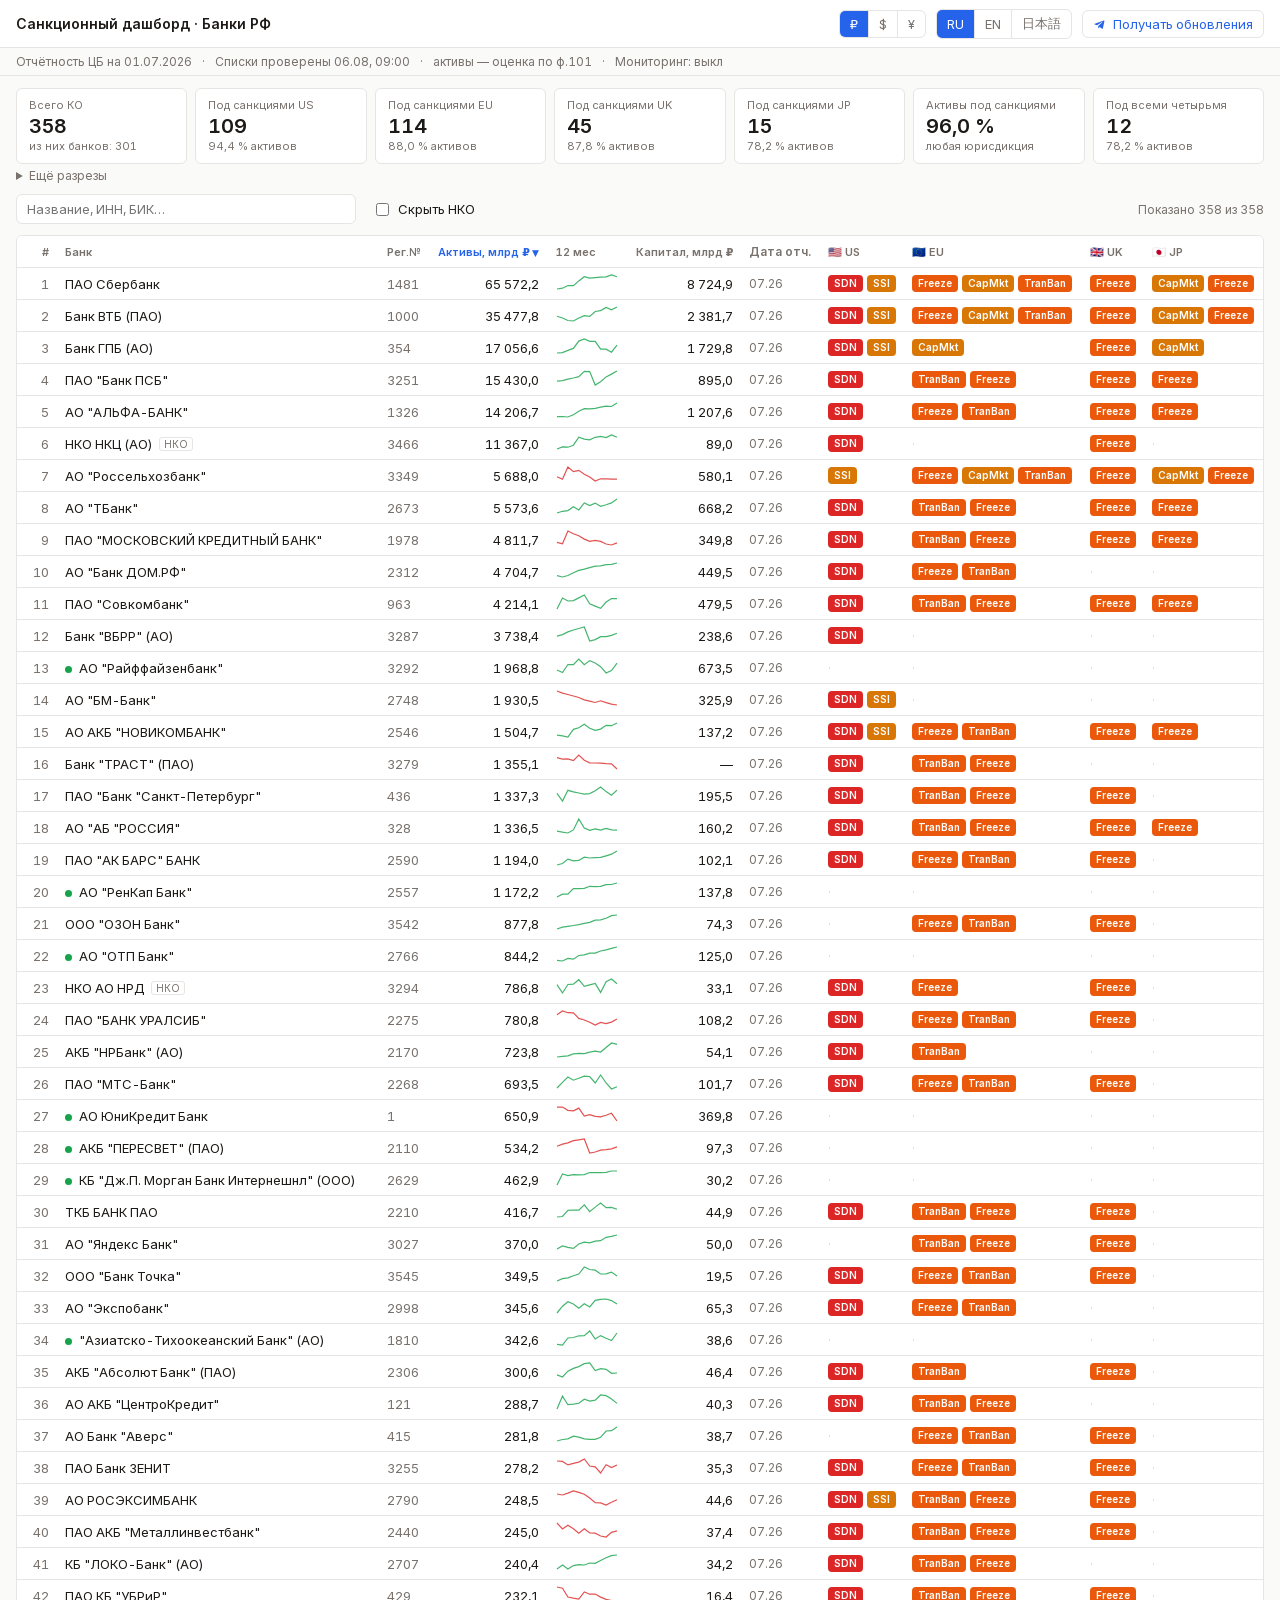
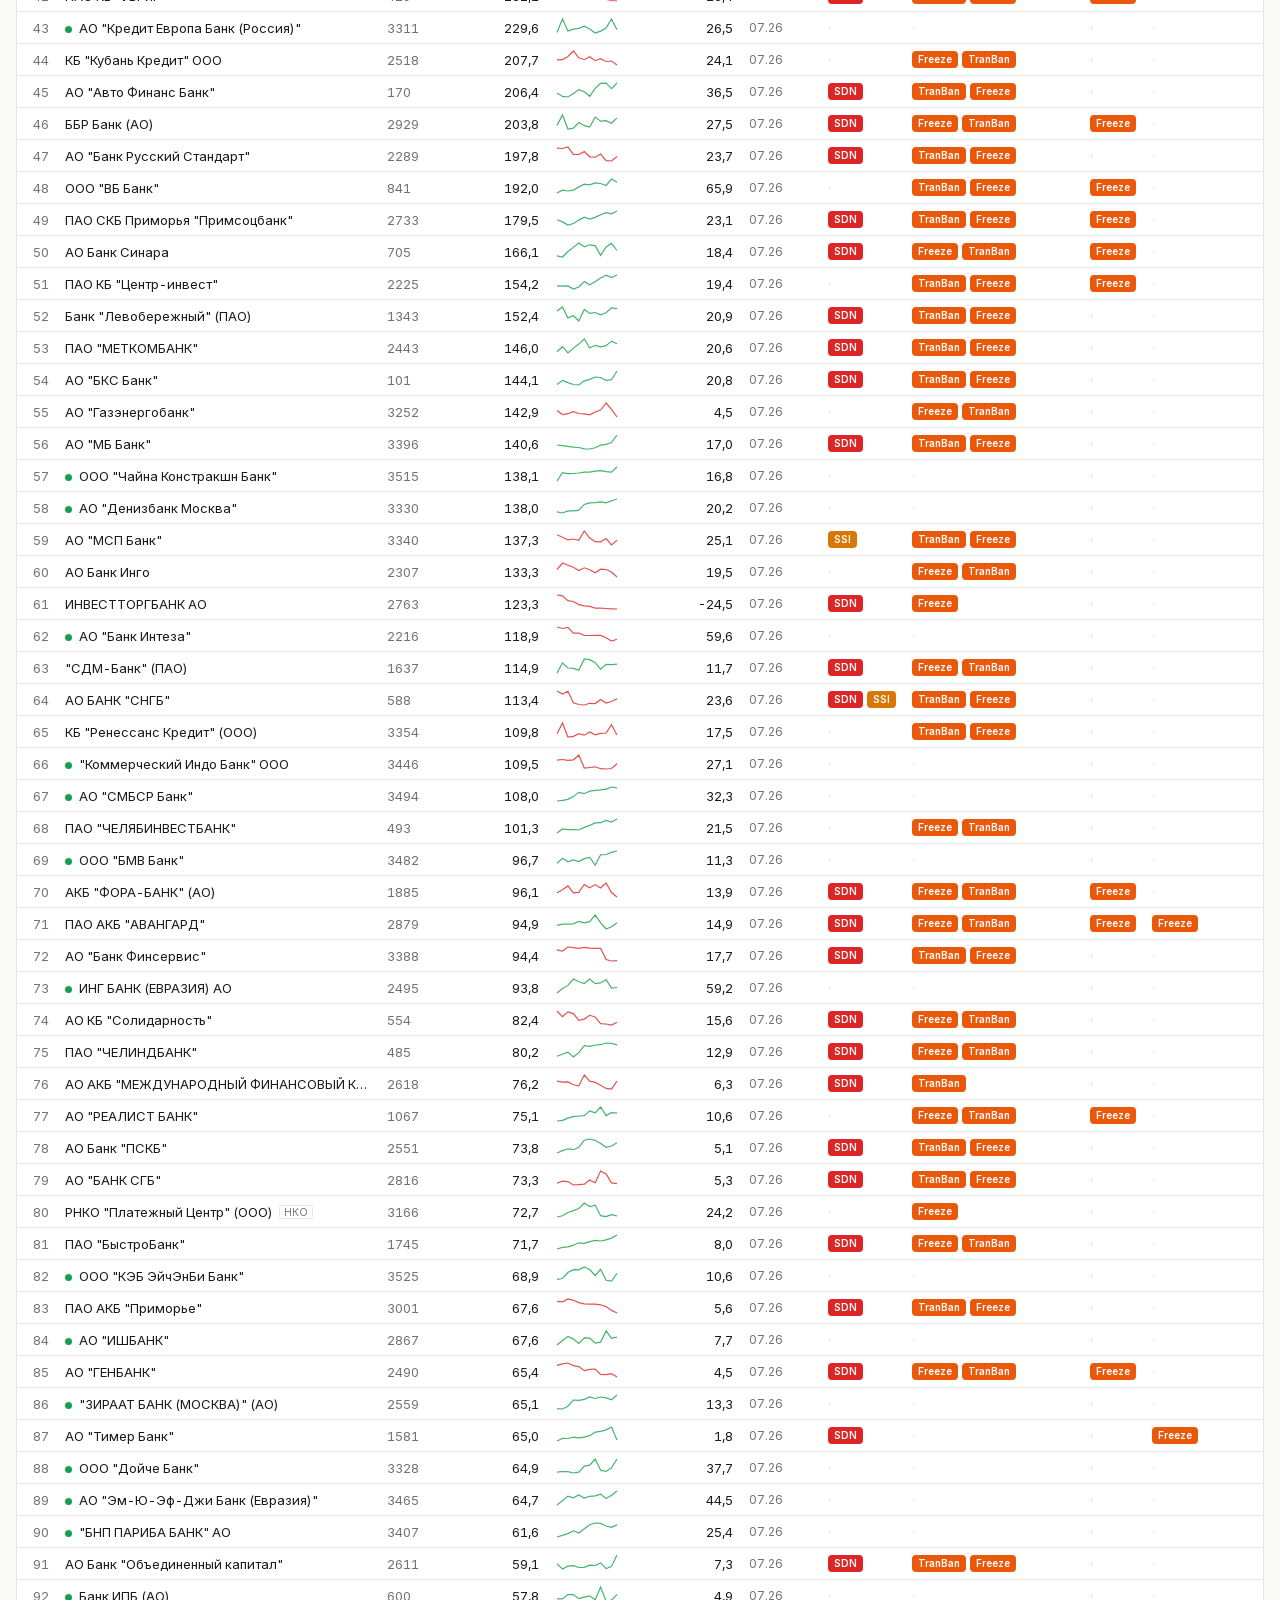
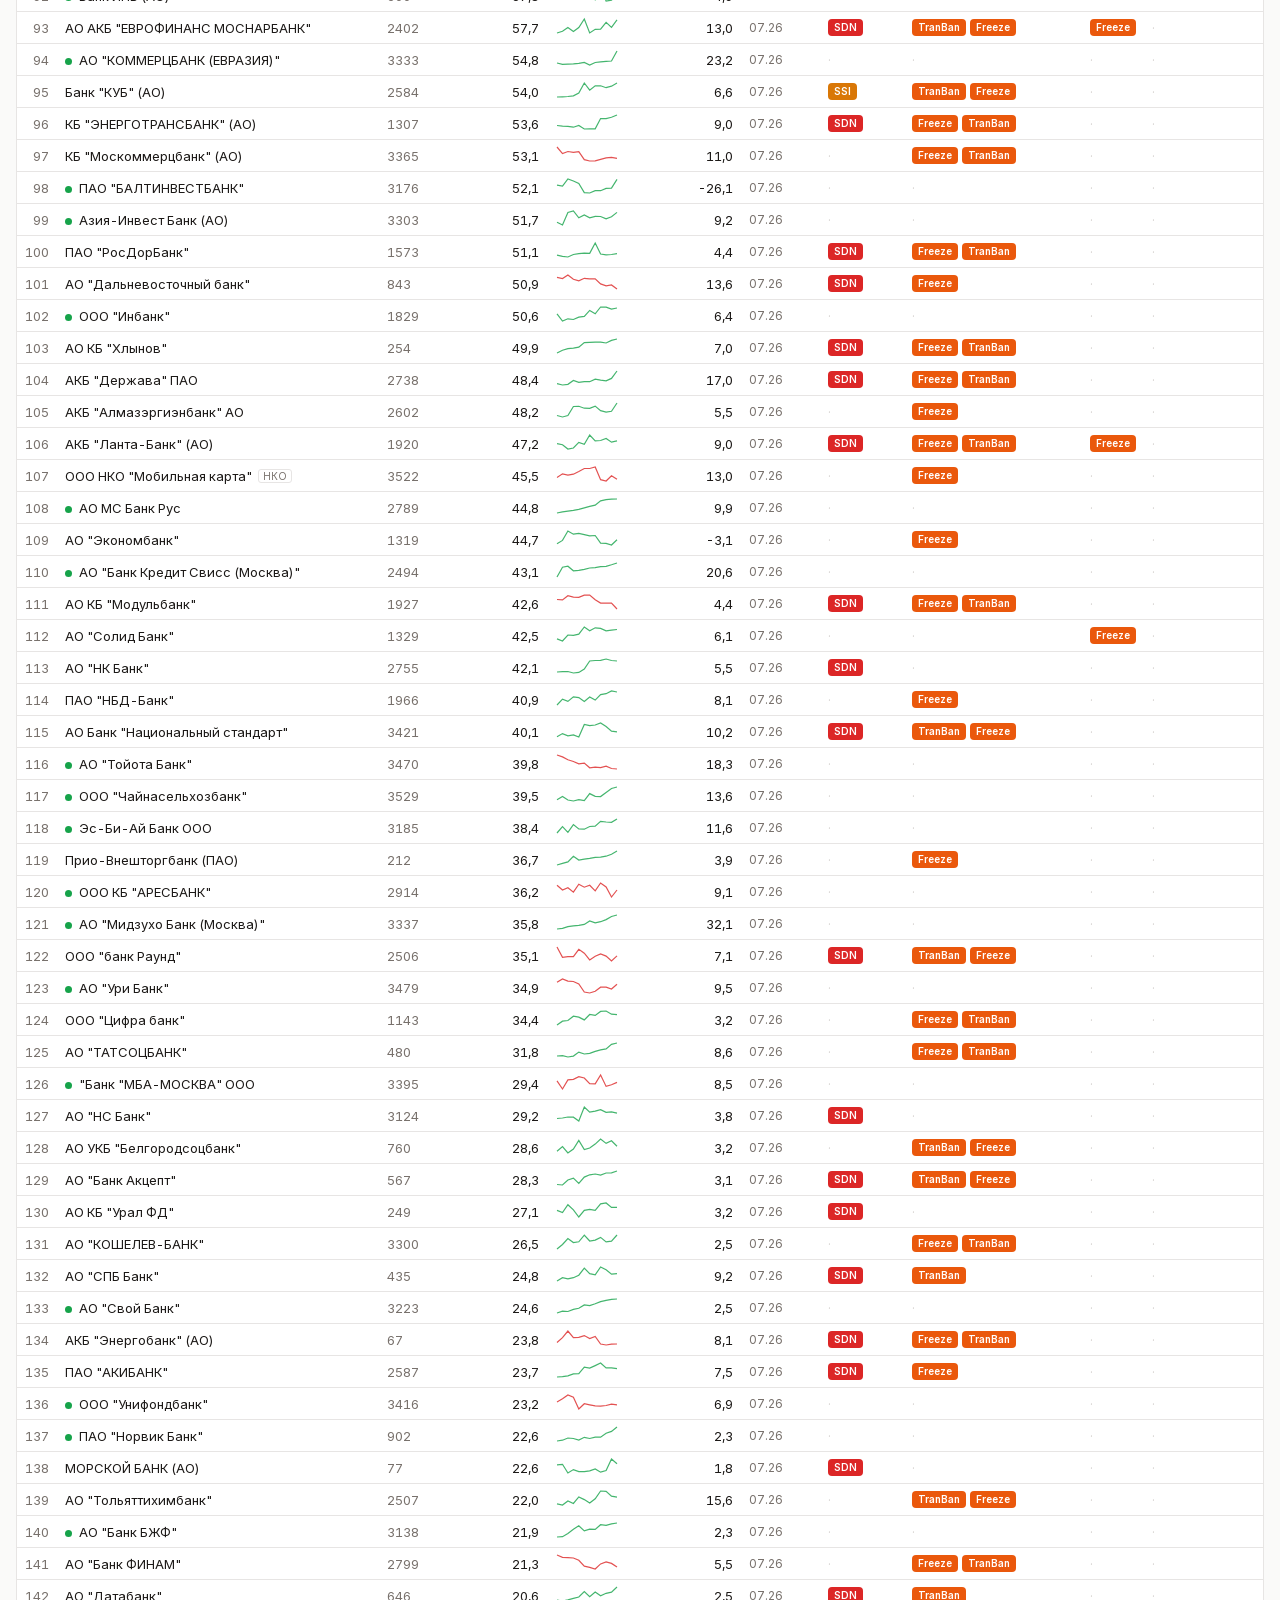
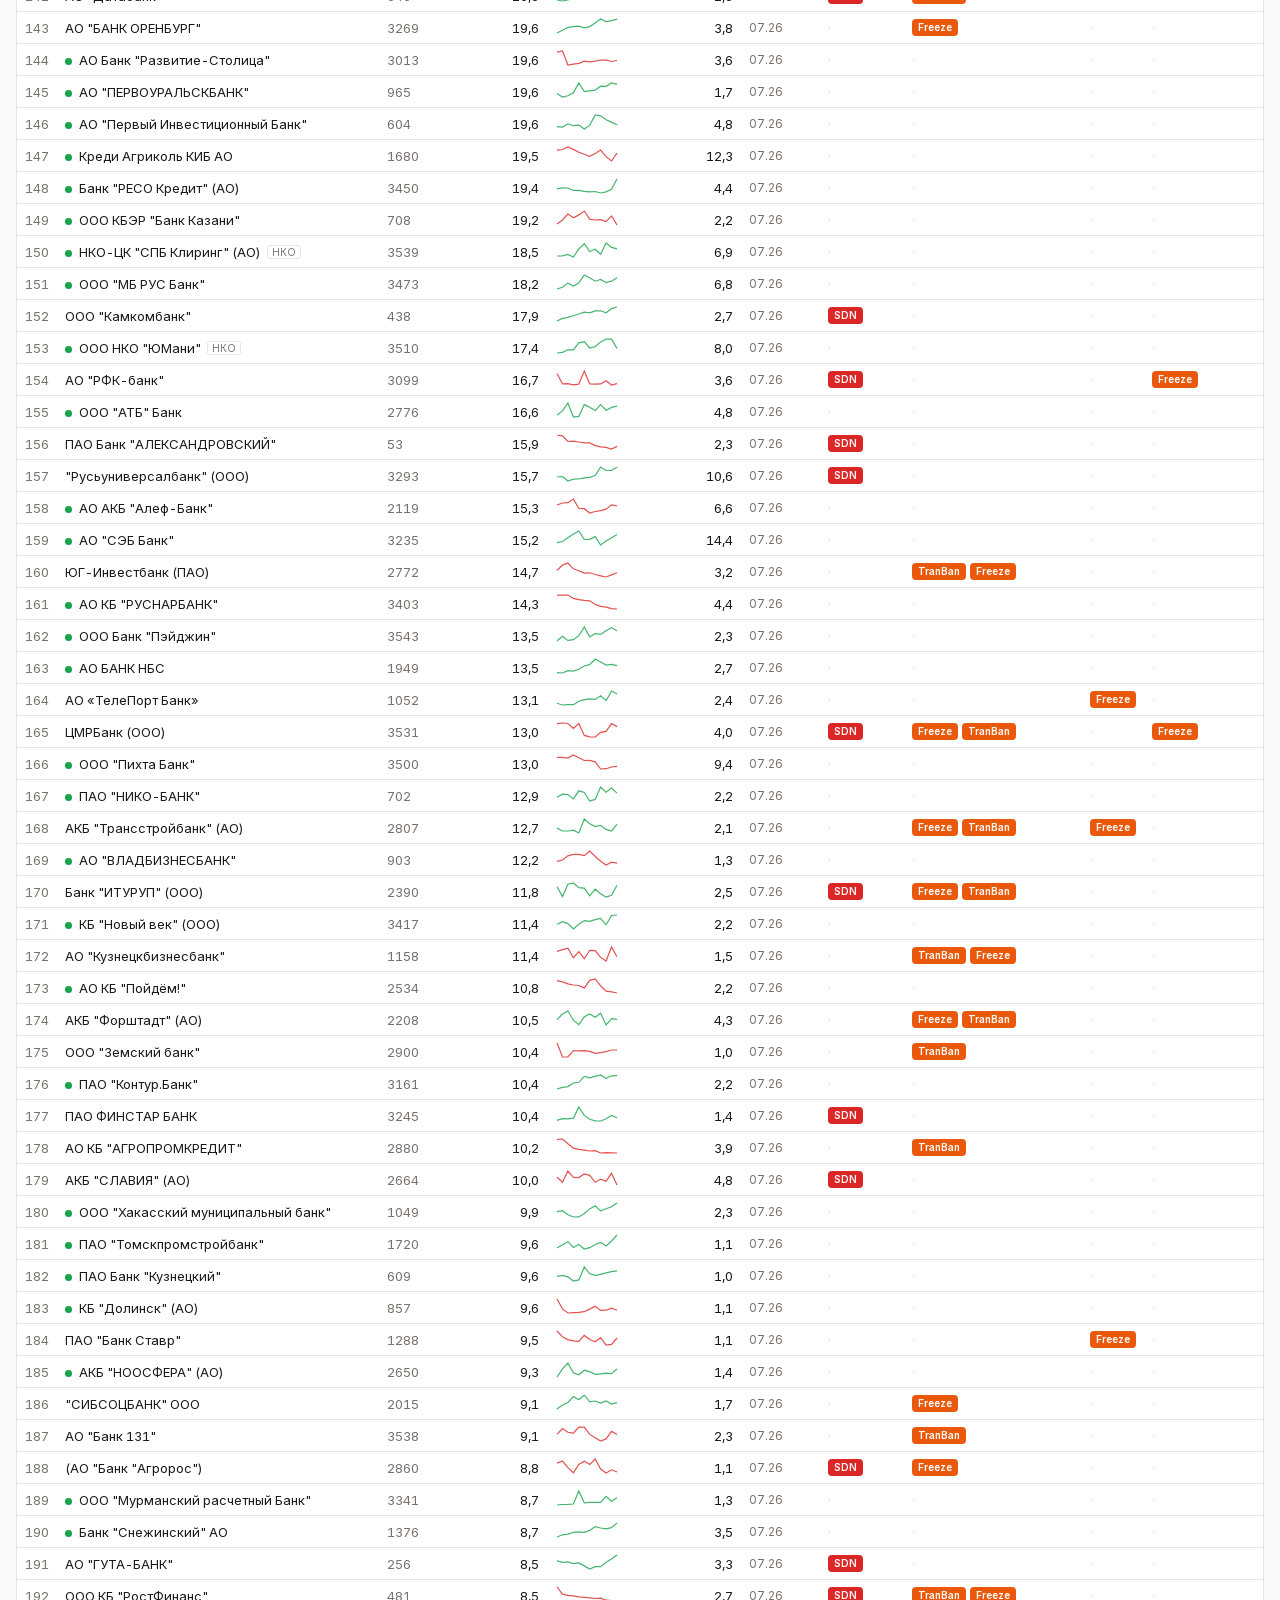
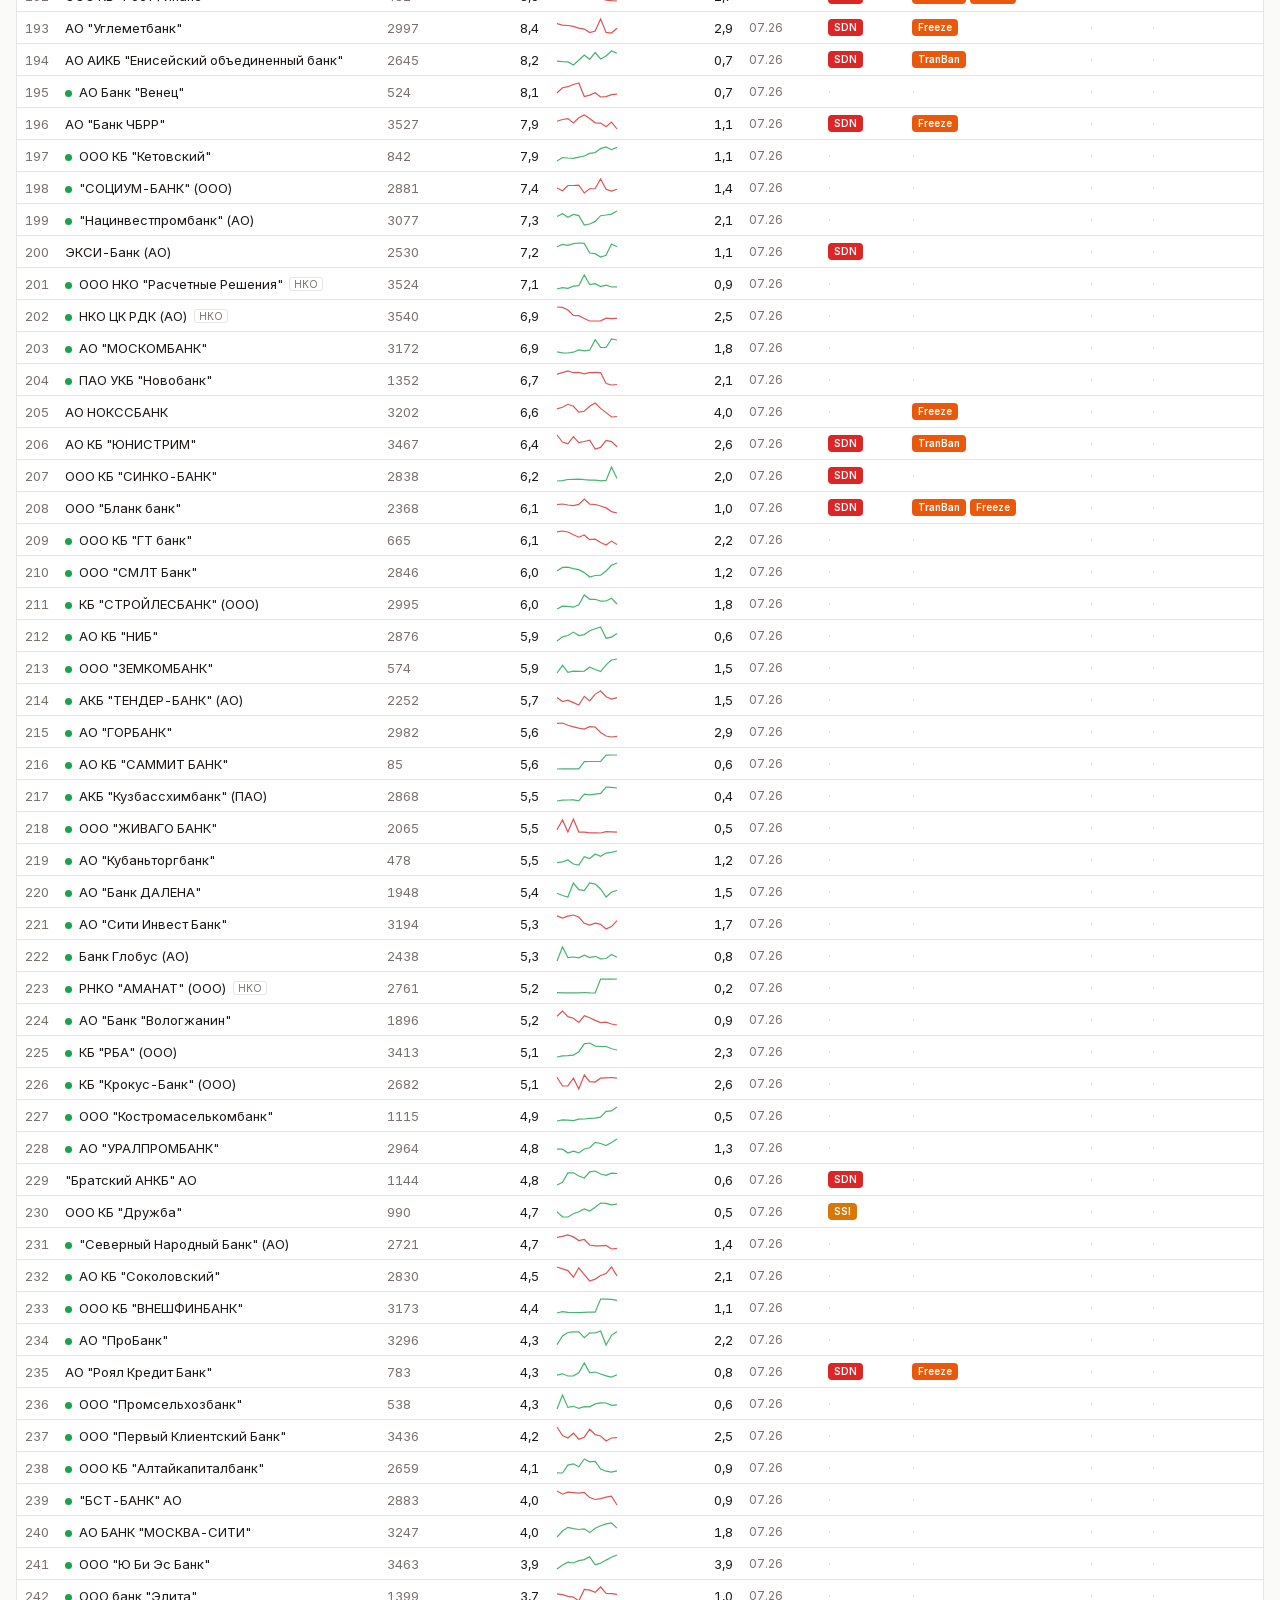
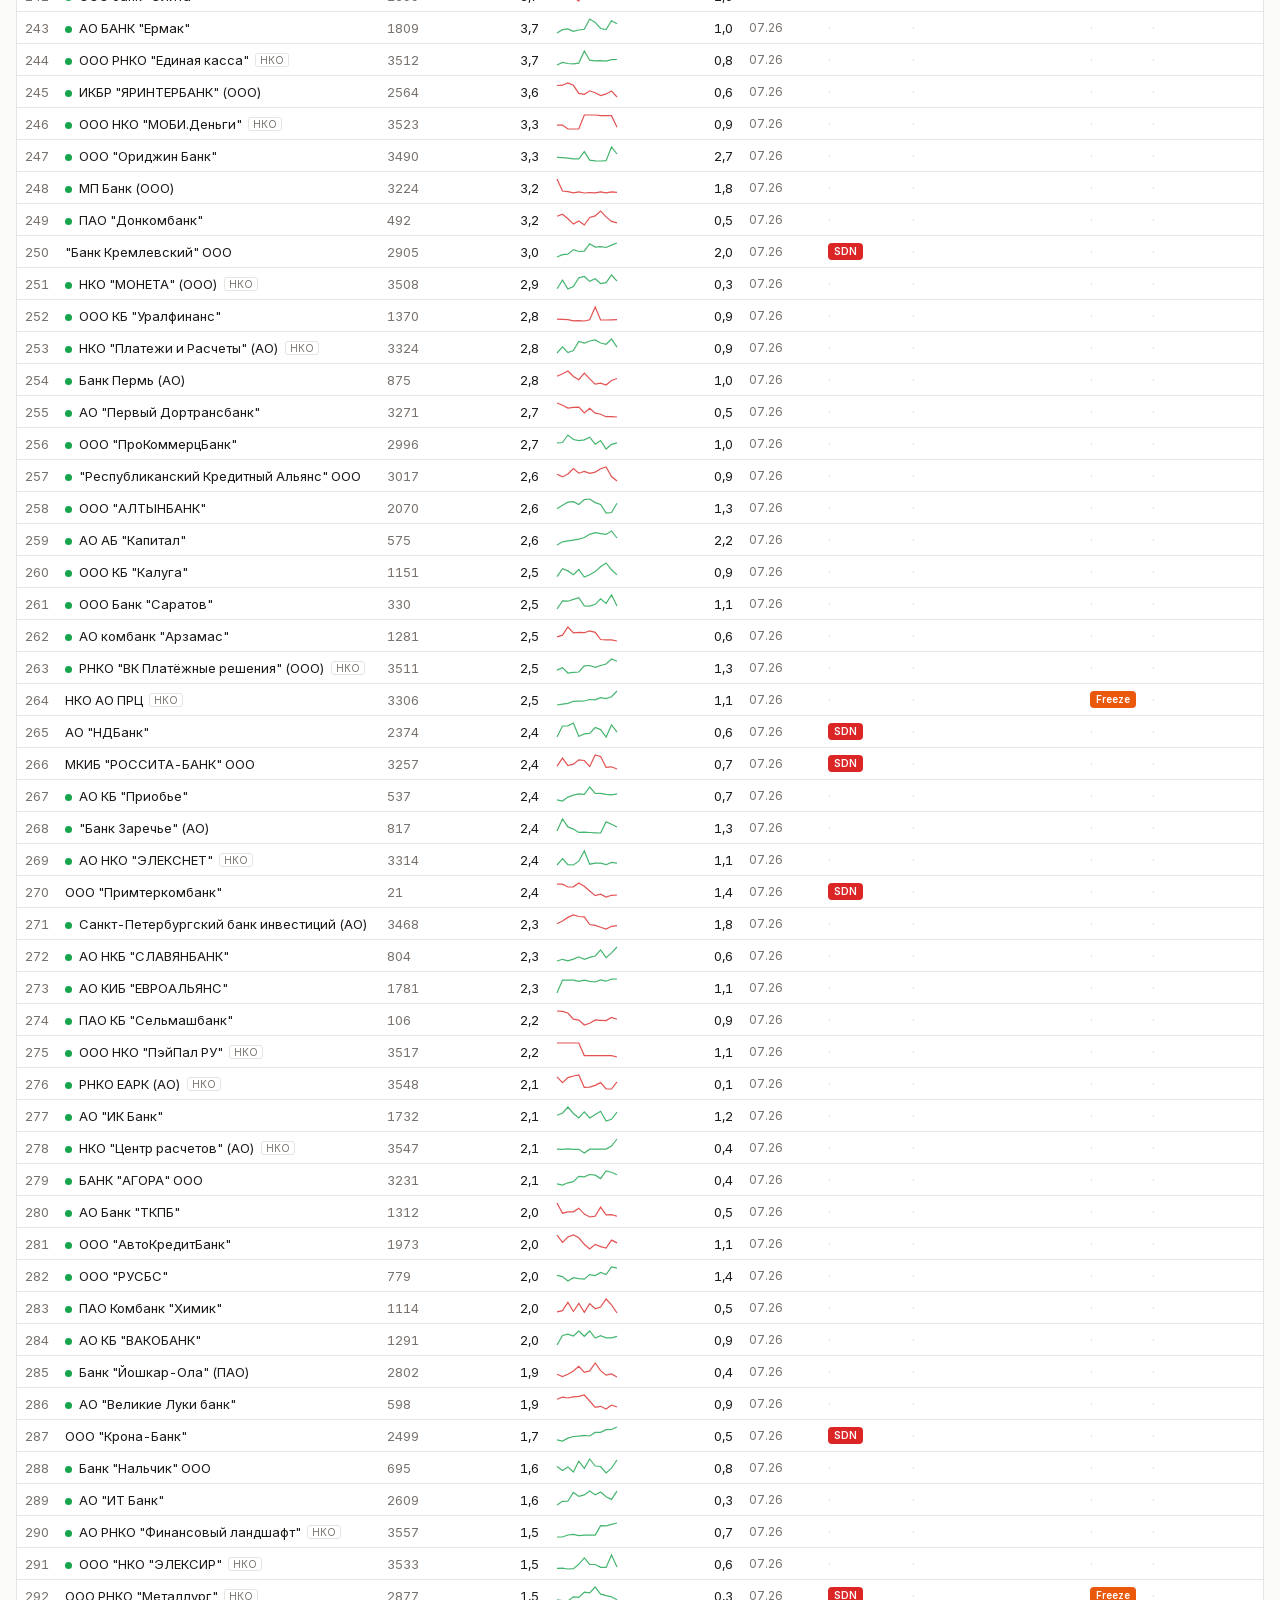
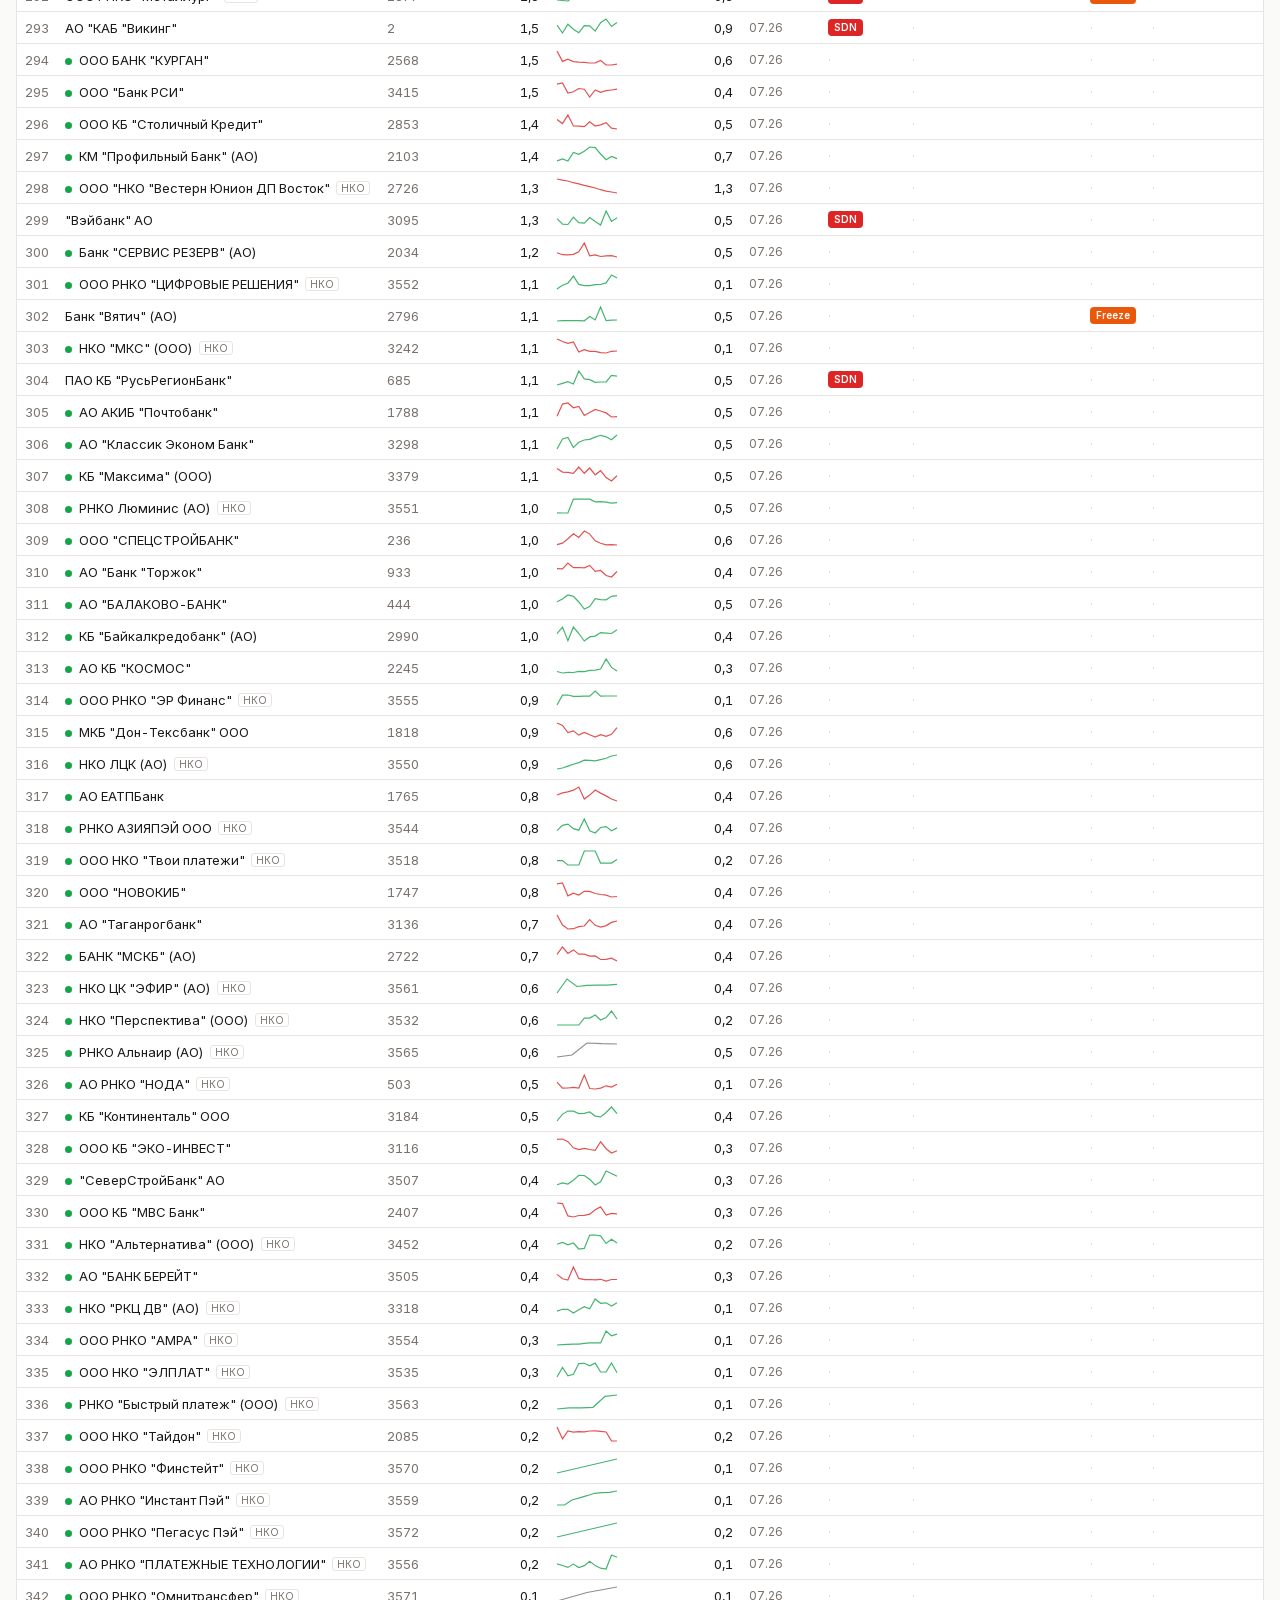
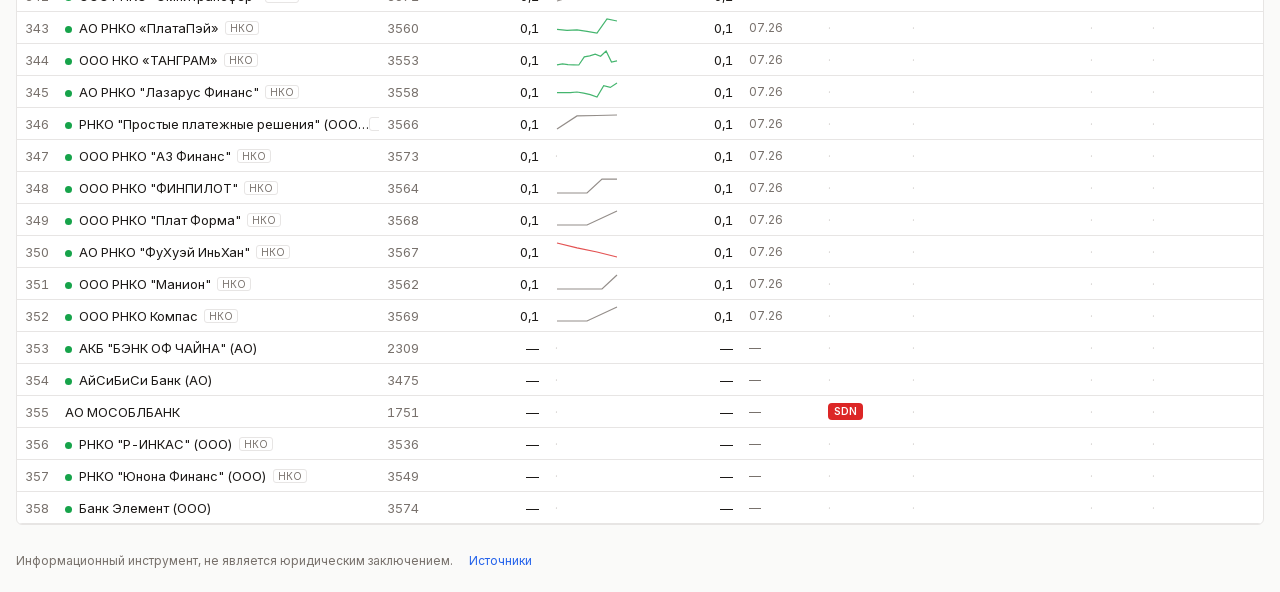
==== index.html @ 8ca53b35 "mirror: обновление зеркала дашборда" ====
<!doctype html>
<html lang="ru">
<head>
  <meta charset="utf-8">
  <meta name="viewport" content="width=device-width, initial-scale=1">
  <meta name="robots" content="noindex, nofollow">
  <link rel="icon" href="data:image/svg+xml,<svg xmlns='http://www.w3.org/2000/svg' viewBox='0 0 16 16'><rect width='16' height='16' rx='3' fill='%232563EB'/><text x='8' y='12' font-size='10' fill='white' text-anchor='middle' font-family='sans-serif'>S</text></svg>">
  <title>Санкционный дашборд · Банки РФ</title>
  <link rel="stylesheet" href="./static/styles.css">
</head>
<body>
  <header class="topbar">
    <div class="topbar-title" id="app-title">Санкционный дашборд · Банки РФ</div>
    <div class="topbar-controls">
      <div class="seg" id="currency-seg" role="group">
        <button data-cur="RUB">₽</button>
        <button data-cur="USD">$</button>
        <button data-cur="JPY">¥</button>
      </div>
      <div class="seg" id="lang-seg" role="group">
        <button data-lang="ru">RU</button>
        <button data-lang="en">EN</button>
        <button data-lang="ja">日本語</button>
      </div>
      <a class="tg-btn" id="tg-btn" href="#" target="_blank" rel="noopener" hidden>
        <svg width="14" height="14" viewBox="0 0 24 24" fill="currentColor" aria-hidden="true"><path d="M9.04 15.51 8.9 19.4c.4 0 .58-.17.79-.38l1.9-1.82 3.94 2.88c.72.4 1.24.19 1.43-.66l2.6-12.2c.23-1.05-.38-1.46-1.09-1.2L3.2 11.53c-1.04.4-1.02.98-.18 1.24l3.9 1.22 9.05-5.7c.43-.28.82-.13.5.15l-7.43 7.07Z"/></svg>
        <span id="tg-btn-text"></span>
      </a>
    </div>
  </header>

  <div class="statusline" id="statusline"></div>

  <main class="wrap">
    <div class="cards" id="cards"></div>
    <details class="more-views" id="more-views">
      <summary id="more-summary"></summary>
      <div class="chips" id="more-chips"></div>
    </details>

    <div class="controls">
      <input class="search" id="search" type="search" autocomplete="off">
      <label class="hide-nko"><input type="checkbox" id="hide-nko"><span id="hide-nko-label"></span></label>
      <span class="counter" id="counter"></span>
    </div>

    <div class="table-wrap">
      <table id="table">
        <thead><tr id="thead-row"></tr></thead>
        <tbody id="tbody"></tbody>
      </table>
    </div>
  </main>

  <footer class="footer">
    <span id="disclaimer"></span>
    <a href="./sources.html" target="_blank" id="sources-link"></a>
  </footer>

  <div class="tooltip" id="tooltip" hidden></div>
  <script type="module" src="./static/app.js"></script>
</body>
</html>
---- static/styles.css ----
/* Дизайн-токены (§6 ТЗ). CSS-переменные — задел под тёмную тему. */
@import url('fonts/inter.css');

:root {
  --bg: #FAFAF9;
  --surface: #FFFFFF;
  --border: #E7E5E4;
  --text: #1C1917;
  --text-secondary: #78716C;
  --accent: #2563EB;
  --hover: #F5F5F4;
  --ok: #16A34A;
  --amber: #D97706;
  --red: #DC2626;
  --orange: #EA580C;
  --radius: 6px;
}

* { box-sizing: border-box; }

html { -webkit-text-size-adjust: 100%; }

body {
  margin: 0;
  background: var(--bg);
  color: var(--text);
  font-family: "Inter", system-ui, -apple-system, "Hiragino Sans", "Yu Gothic", sans-serif;
  font-size: 13px;
  font-variant-numeric: tabular-nums;
}

a { color: var(--accent); text-decoration: none; }
a:hover { text-decoration: underline; }

.wrap { max-width: 1440px; margin: 0 auto; padding: 0 16px; }

/* ── Шапка ─────────────────────────────────────────────── */
.topbar {
  height: 48px;
  display: flex; align-items: center; justify-content: space-between; gap: 16px;
  background: var(--surface);
  border-bottom: 1px solid var(--border);
  padding: 0 16px;
}
.topbar-title { font-weight: 600; font-size: 14px; white-space: nowrap; }
.topbar-controls { display: flex; align-items: center; gap: 10px; flex-wrap: nowrap; }

.seg {
  display: inline-flex; border: 1px solid var(--border); border-radius: var(--radius);
  overflow: hidden; background: var(--surface);
}
.seg button {
  border: 0; background: none; padding: 5px 10px; cursor: pointer;
  font: inherit; color: var(--text-secondary); border-right: 1px solid var(--border);
}
.seg button:last-child { border-right: 0; }
.seg button.active { background: var(--accent); color: #fff; }
.seg button:not(.active):hover { background: var(--hover); }

.tg-btn {
  display: inline-flex; align-items: center; gap: 6px;
  border: 1px solid var(--border); border-radius: var(--radius);
  padding: 5px 10px; color: var(--accent); white-space: nowrap;
}
.tg-btn:hover { background: var(--hover); text-decoration: none; }

/* ── Строка статуса ────────────────────────────────────── */
.statusline {
  min-height: 28px; display: flex; align-items: center; gap: 8px; flex-wrap: wrap;
  padding: 3px 16px; color: var(--text-secondary); font-size: 12px;
  border-bottom: 1px solid var(--border);
}
.statusline .dot-sep::before { content: "·"; margin: 0 2px; }
.monitor-on { color: var(--accent); font-weight: 600; }

/* ── Сводные карточки ──────────────────────────────────── */
.cards {
  display: grid; grid-template-columns: repeat(7, 1fr); gap: 8px;
  margin: 12px 0 4px;
}
.card {
  background: var(--surface); border: 1px solid var(--border); border-radius: var(--radius);
  min-height: 76px; padding: 10px 12px; cursor: pointer; text-align: left;
  font: inherit; color: inherit; display: flex; flex-direction: column; justify-content: space-between;
}
.card:hover { background: var(--hover); }
.card.active { border-color: var(--accent); box-shadow: 0 0 0 1px var(--accent); }
.card-label { font-size: 11px; color: var(--text-secondary); line-height: 1.25; }
.card-value { font-size: 20px; font-weight: 600; line-height: 1.1; }
.card-sub { font-size: 11px; color: var(--text-secondary); }

.more-views { margin: 4px 0; font-size: 12px; }
.more-views summary { color: var(--text-secondary); cursor: pointer; user-select: none; }
.more-views .chips { display: flex; gap: 8px; padding: 8px 0 2px; flex-wrap: wrap; }
.chip {
  border: 1px solid var(--border); border-radius: 999px; background: var(--surface);
  padding: 3px 12px; cursor: pointer; font: inherit; font-size: 12px; color: var(--text);
}
.chip:hover { background: var(--hover); }
.chip.active { border-color: var(--accent); color: var(--accent); font-weight: 600; }

/* ── Панель управления ─────────────────────────────────── */
.controls {
  display: flex; align-items: center; gap: 16px; height: 44px; margin: 4px 0;
}
.search {
  flex: 0 1 340px; padding: 6px 10px; font: inherit;
  border: 1px solid var(--border); border-radius: var(--radius); background: var(--surface);
}
.search:focus { outline: 2px solid var(--accent); outline-offset: -1px; border-color: var(--accent); }
.hide-nko { display: flex; align-items: center; gap: 6px; cursor: pointer; user-select: none; }
.hide-nko input { accent-color: var(--accent); }
.counter { margin-left: auto; color: var(--text-secondary); font-size: 12px; white-space: nowrap; }

/* ── Таблица ───────────────────────────────────────────── */
.table-wrap {
  background: var(--surface); border: 1px solid var(--border); border-radius: var(--radius);
  overflow-x: auto; margin-bottom: 16px;
}
table { border-collapse: collapse; width: 100%; }
thead th {
  position: sticky; top: 0; z-index: 2; background: var(--surface);
  font-size: 11px; font-weight: 600; color: var(--text-secondary); text-transform: none;
  padding: 8px; border-bottom: 1px solid var(--border); white-space: nowrap;
  cursor: pointer; user-select: none; text-align: left;
}
thead th.num, tbody td.num { text-align: right; }
thead th:hover { color: var(--text); }
thead th.sorted { color: var(--accent); }
th .arrow { font-size: 9px; margin-left: 2px; }

tbody td {
  height: 32px; padding: 4px 8px; border-bottom: 1px solid var(--border);
  white-space: nowrap; vertical-align: middle;
}
tbody tr.bank-row { cursor: pointer; }
tbody tr.bank-row:hover td { background: var(--hover); }
tbody tr.bank-row.open td { background: var(--hover); }

td.col-bank, th.col-bank {
  position: sticky; left: 0; z-index: 1; background: var(--surface);
  max-width: 320px; overflow: hidden; text-overflow: ellipsis;
}
tbody tr.bank-row:hover td.col-bank, tbody tr.bank-row.open td.col-bank { background: var(--hover); }
thead th.col-bank { z-index: 3; }

.clean-mark {
  display: inline-block; width: 7px; height: 7px; border-radius: 50%;
  background: var(--ok); margin-right: 7px; vertical-align: 0;
}
.nko-suffix {
  color: var(--text-secondary); font-size: 10px; border: 1px solid var(--border);
  border-radius: 3px; padding: 0 4px; margin-left: 6px; vertical-align: 1px;
}
.col-idx { color: var(--text-secondary); width: 34px; text-align: right; }
.col-trend { width: 70px; }
.spark polyline { fill: none; stroke: var(--text-secondary); stroke-width: 1.2; opacity: .8; }
.spark.spark-up polyline { stroke: var(--ok); }
.spark.spark-down polyline { stroke: var(--red); }
.col-regn { color: var(--text-secondary); }
.col-date { color: var(--text-secondary); font-size: 12px; }
.stale-dot {
  display: inline-block; width: 6px; height: 6px; border-radius: 50%;
  background: var(--amber); margin-left: 5px; vertical-align: 1px;
}

/* Бейджи */
.badges { display: flex; gap: 4px; flex-wrap: nowrap; }
.badge {
  display: inline-block; font-size: 10px; font-weight: 600; color: #fff;
  border-radius: 4px; padding: 1px 6px 2px; cursor: default; line-height: 1.4;
}
.badge.b-red { background: var(--red); }
.badge.b-amber { background: var(--amber); }
.badge.b-orange { background: var(--orange); }
.clean-cell { color: #D6D3D1; }

/* Тултип */
.tooltip {
  position: fixed; z-index: 50; max-width: 300px;
  background: var(--surface); border: 1px solid var(--border); border-radius: var(--radius);
  box-shadow: 0 4px 16px rgba(0,0,0,.10);
  padding: 8px 10px; font-size: 12px; line-height: 1.45;
}
.tooltip .tt-date { color: var(--text-secondary); margin-top: 2px; }

/* Детальная панель */
tr.detail-row > td {
  background: #FCFCFB; padding: 14px 16px 16px; white-space: normal;
}
.detail-grid { display: grid; grid-template-columns: 340px 1fr; gap: 20px; }
.detail-req div { margin-bottom: 4px; }
.detail-req .lbl { color: var(--text-secondary); display: inline-block; min-width: 130px; }
.detail-fin { margin-top: 10px; color: var(--text-secondary); font-size: 12px; line-height: 1.5; }
.detail-h { font-weight: 600; margin-bottom: 8px; }
.jur-block { margin-bottom: 10px; }
.jur-block .jur-name { font-weight: 600; margin-right: 6px; }
.jur-entry { margin: 3px 0 3px 8px; }
.jur-entry .meta { color: var(--text-secondary); font-size: 12px; }
.no-sanctions { color: var(--ok); font-weight: 600; }

/* ── Подвал ────────────────────────────────────────────── */
.footer {
  padding: 12px 16px 24px; color: var(--text-secondary); font-size: 12px;
  display: flex; gap: 16px; flex-wrap: wrap;
}

/* ── Узкие экраны: не разваливаться (§6) ───────────────── */
@media (max-width: 900px) {
  .cards { grid-template-columns: repeat(4, 1fr); }
  .topbar { height: auto; flex-wrap: wrap; padding: 8px 16px; }
  .controls { flex-wrap: wrap; height: auto; }
  .detail-grid { grid-template-columns: 1fr; }
}
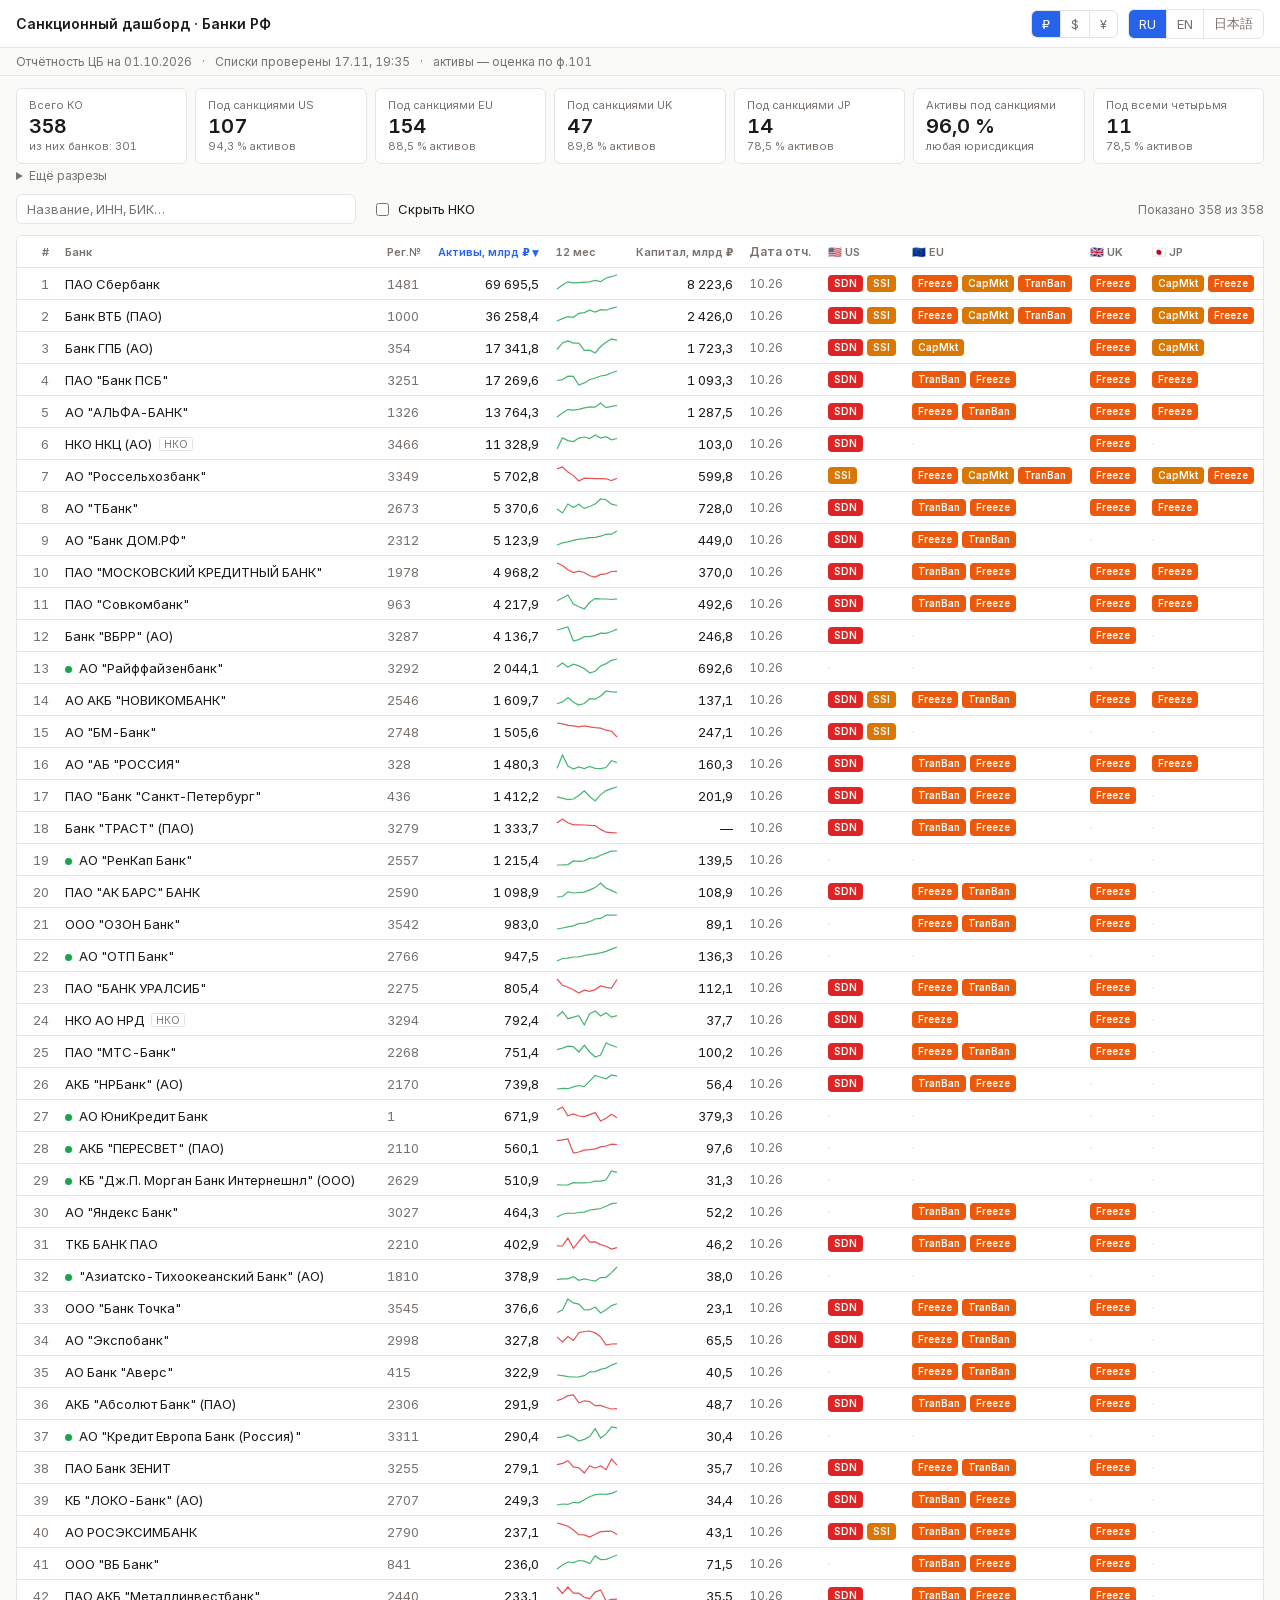
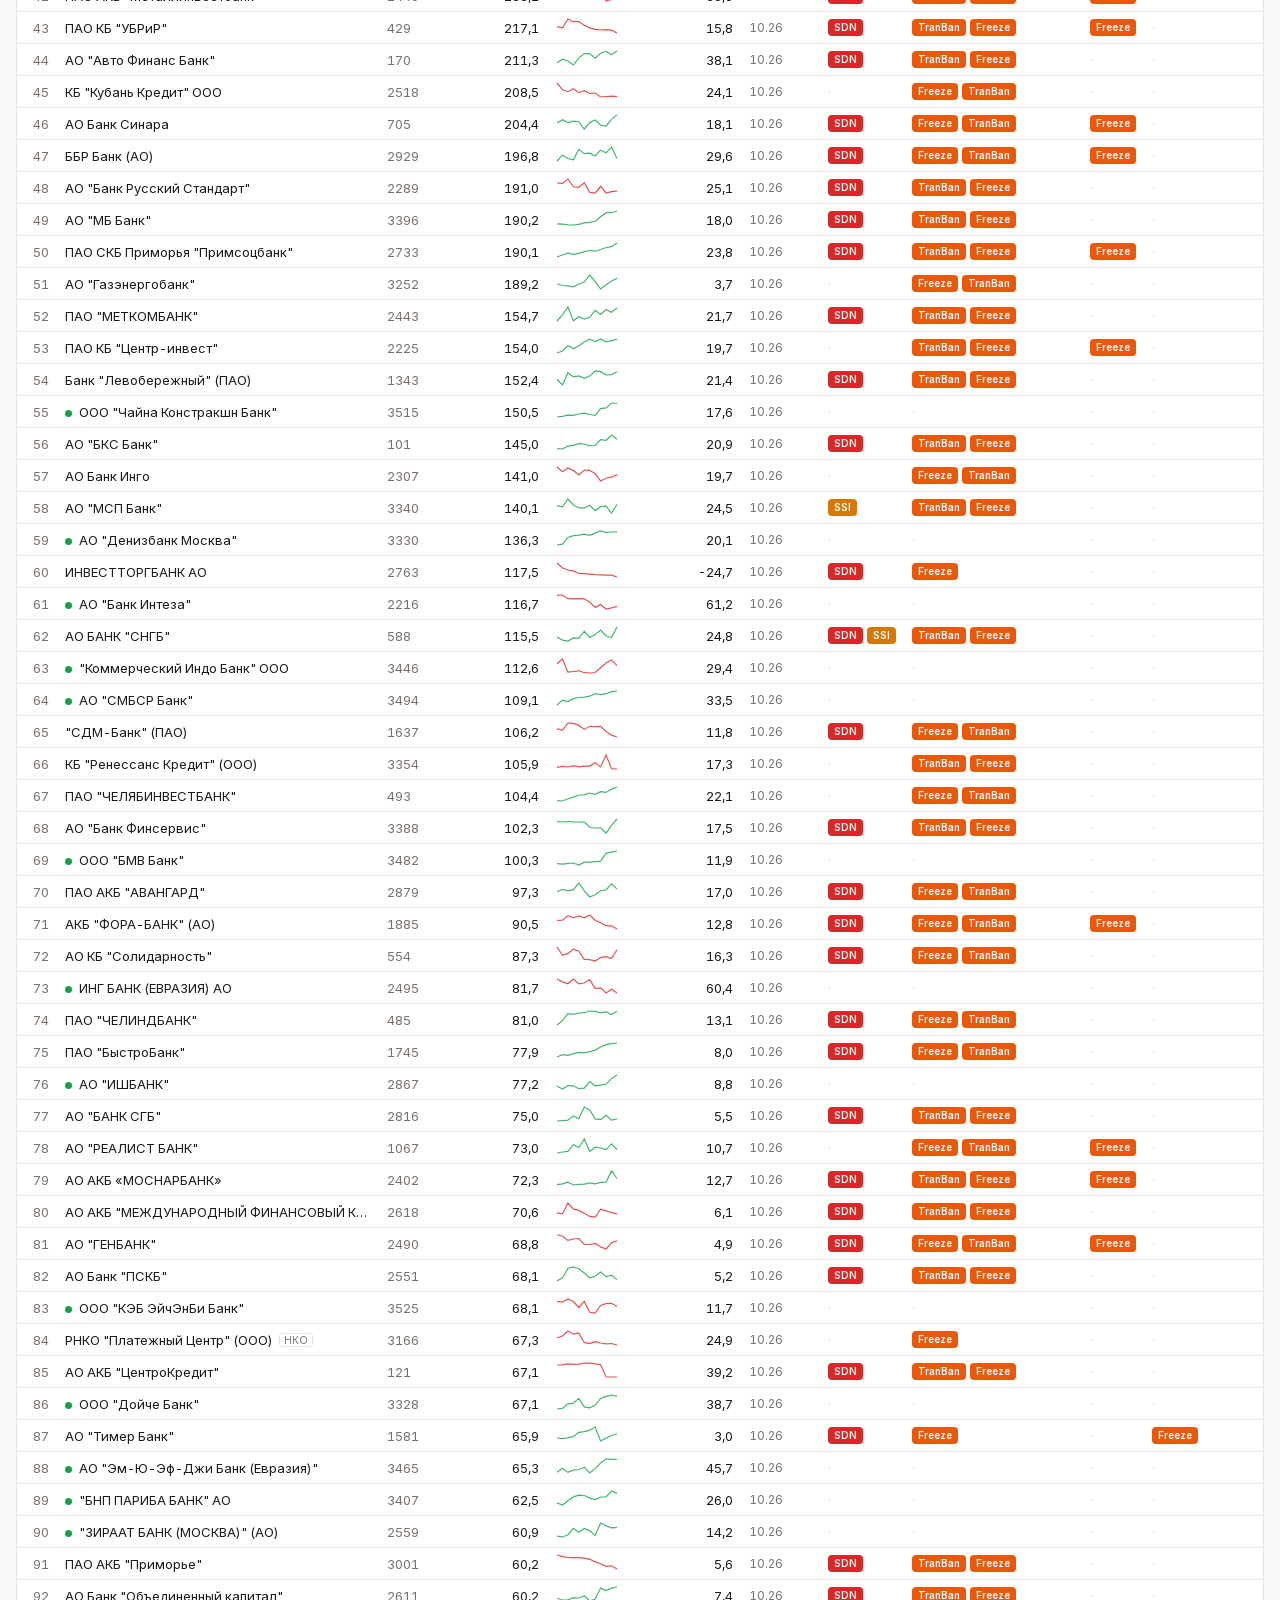
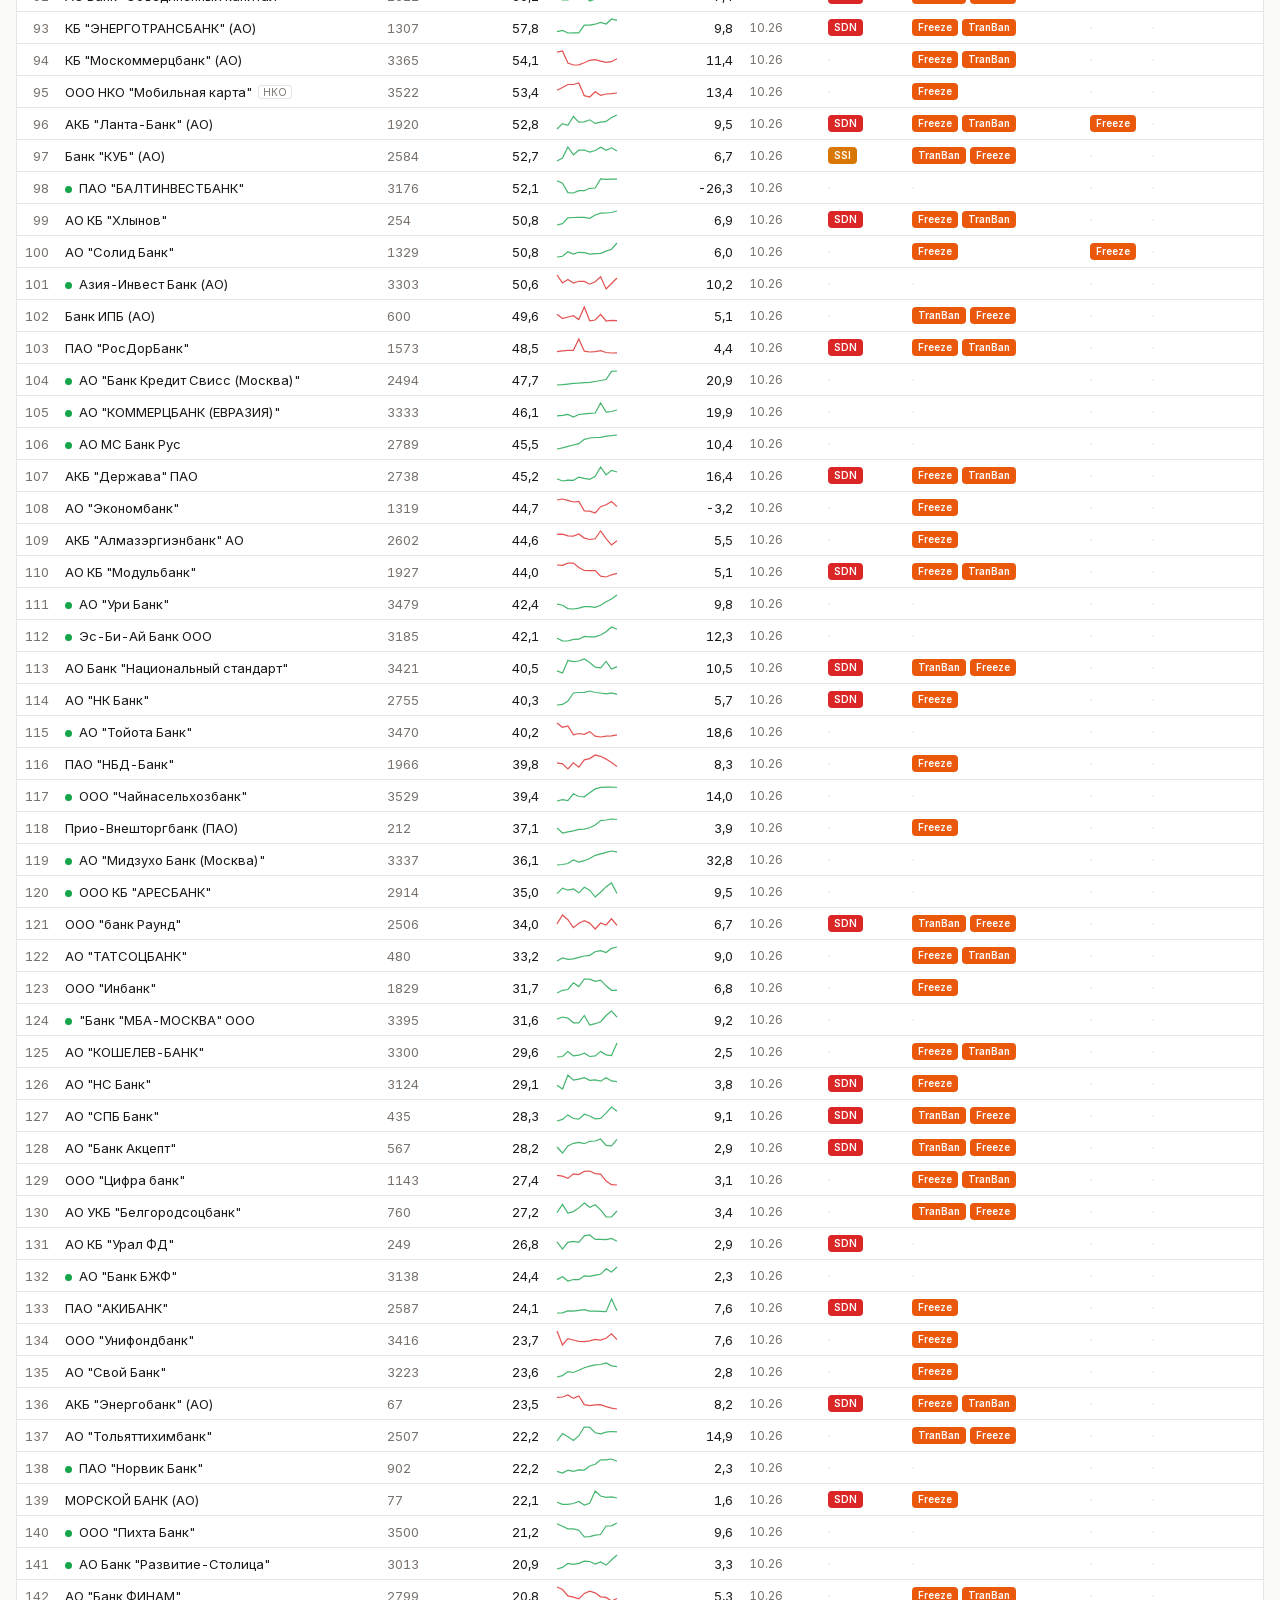
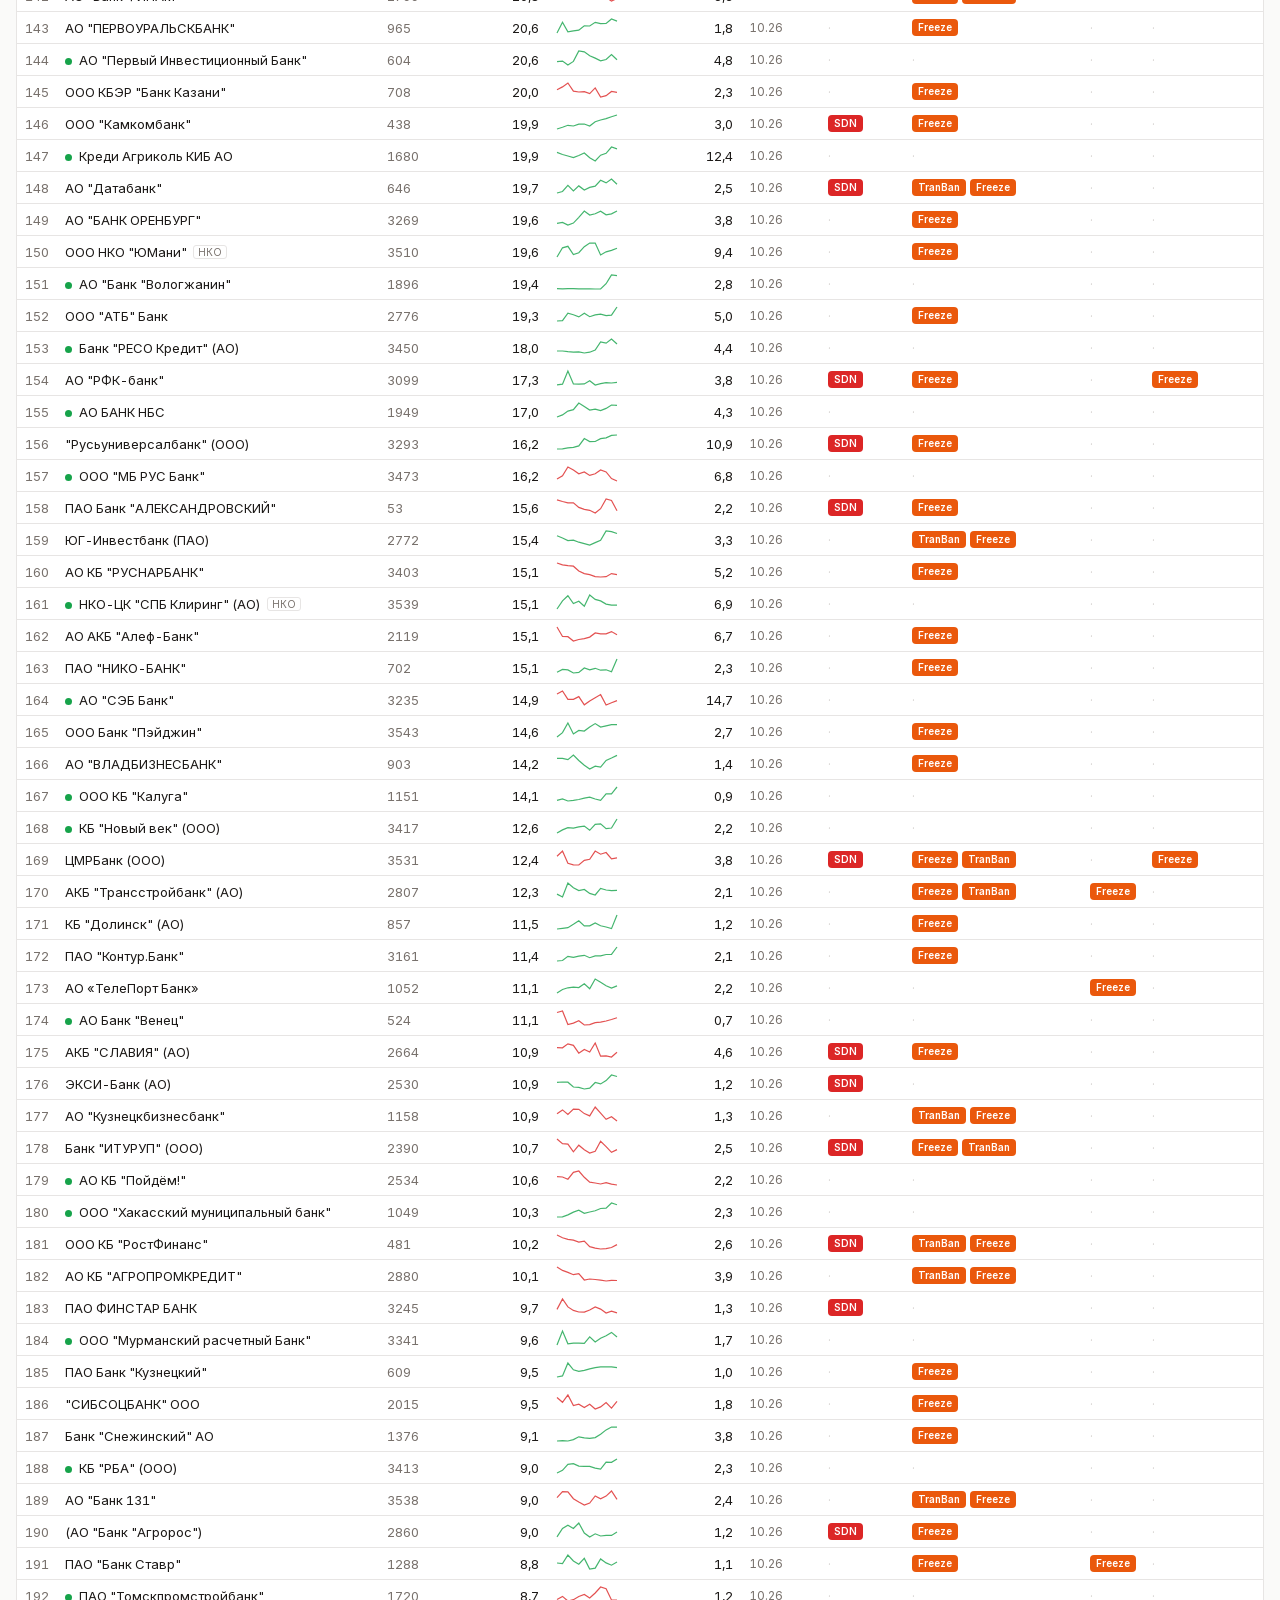
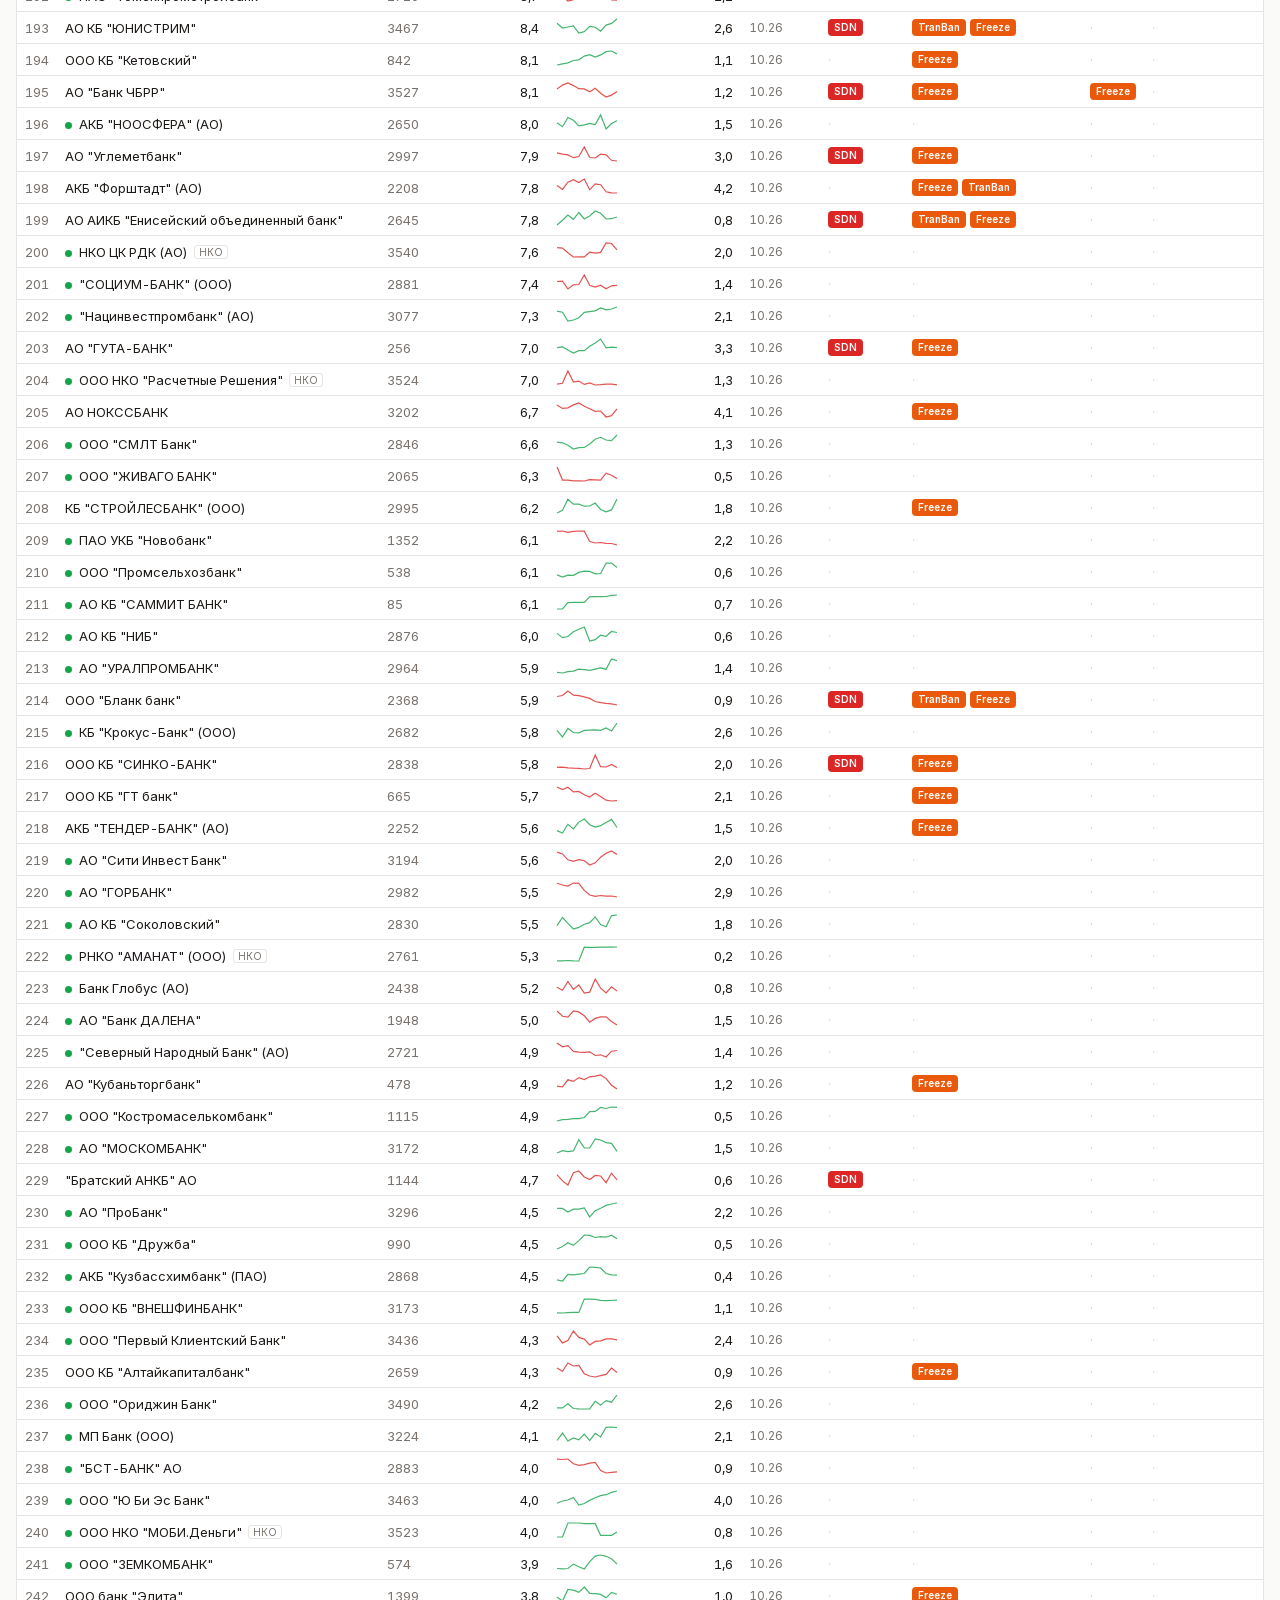
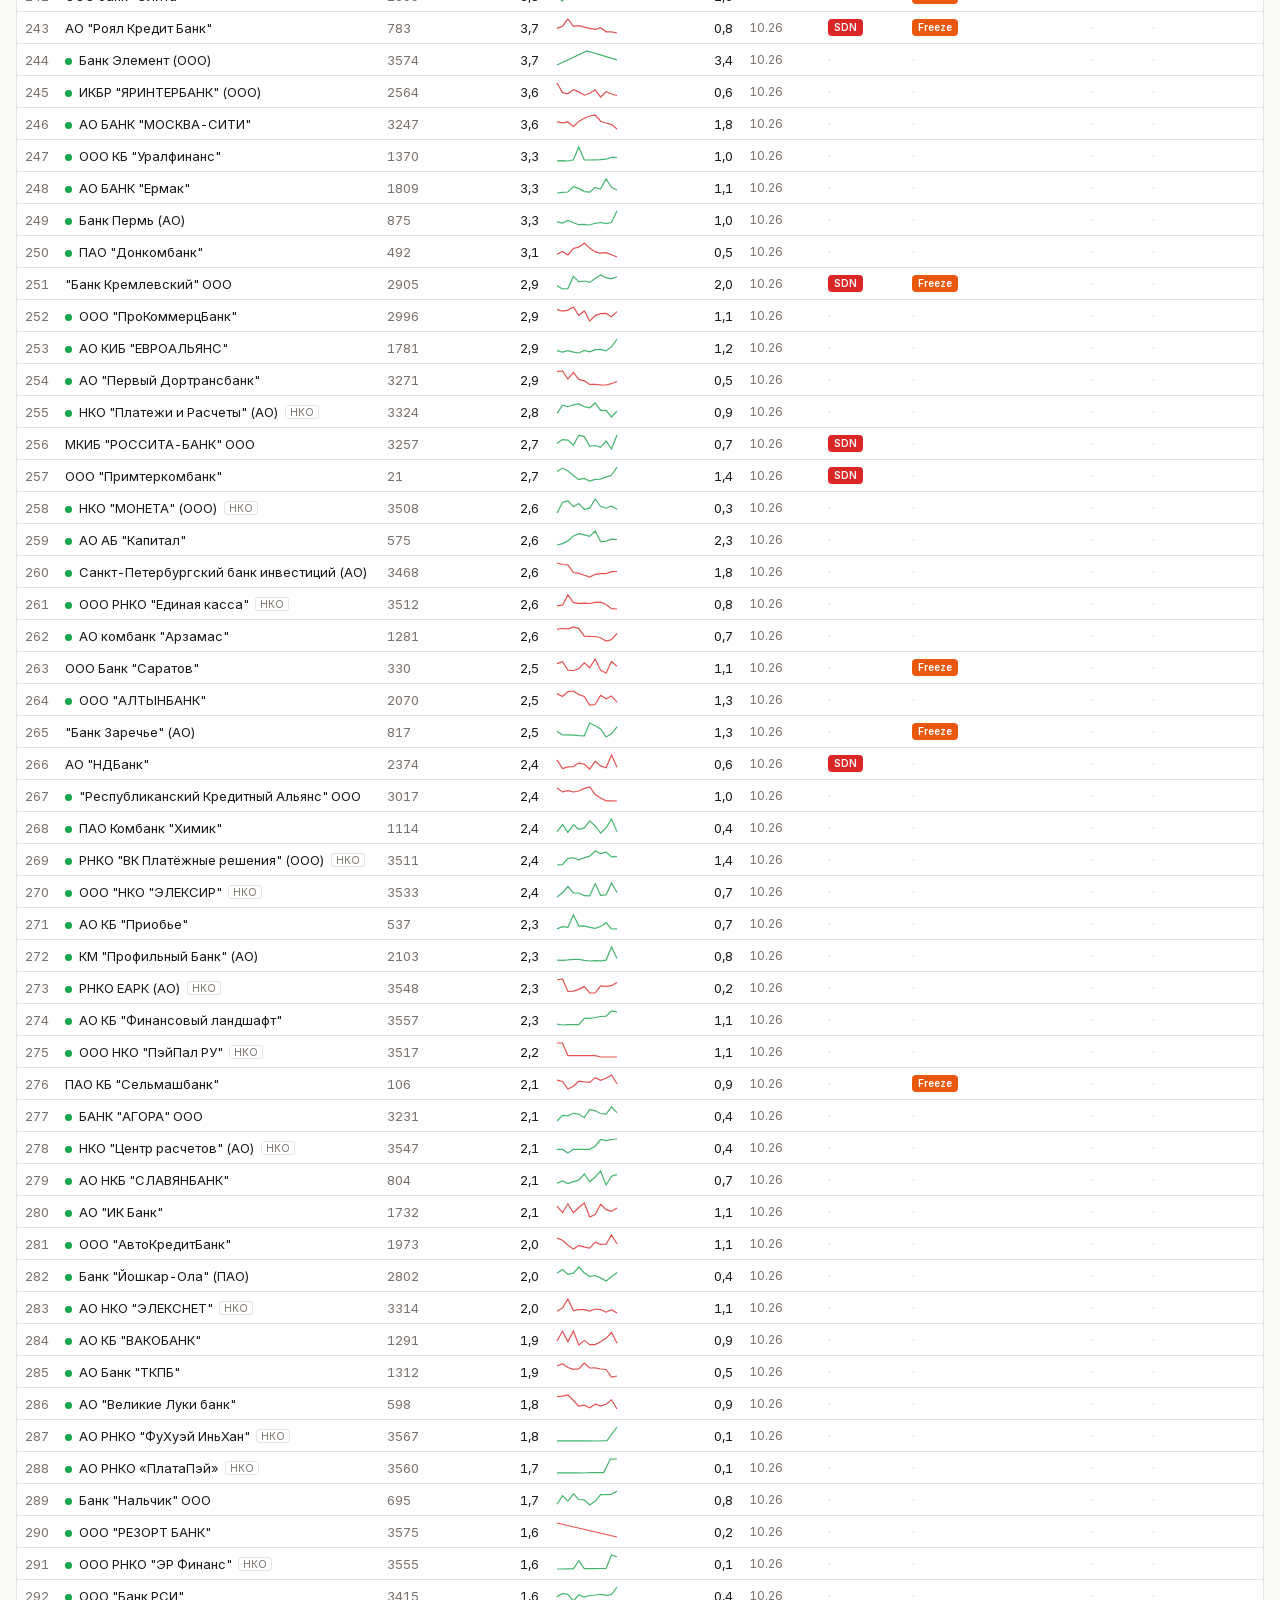
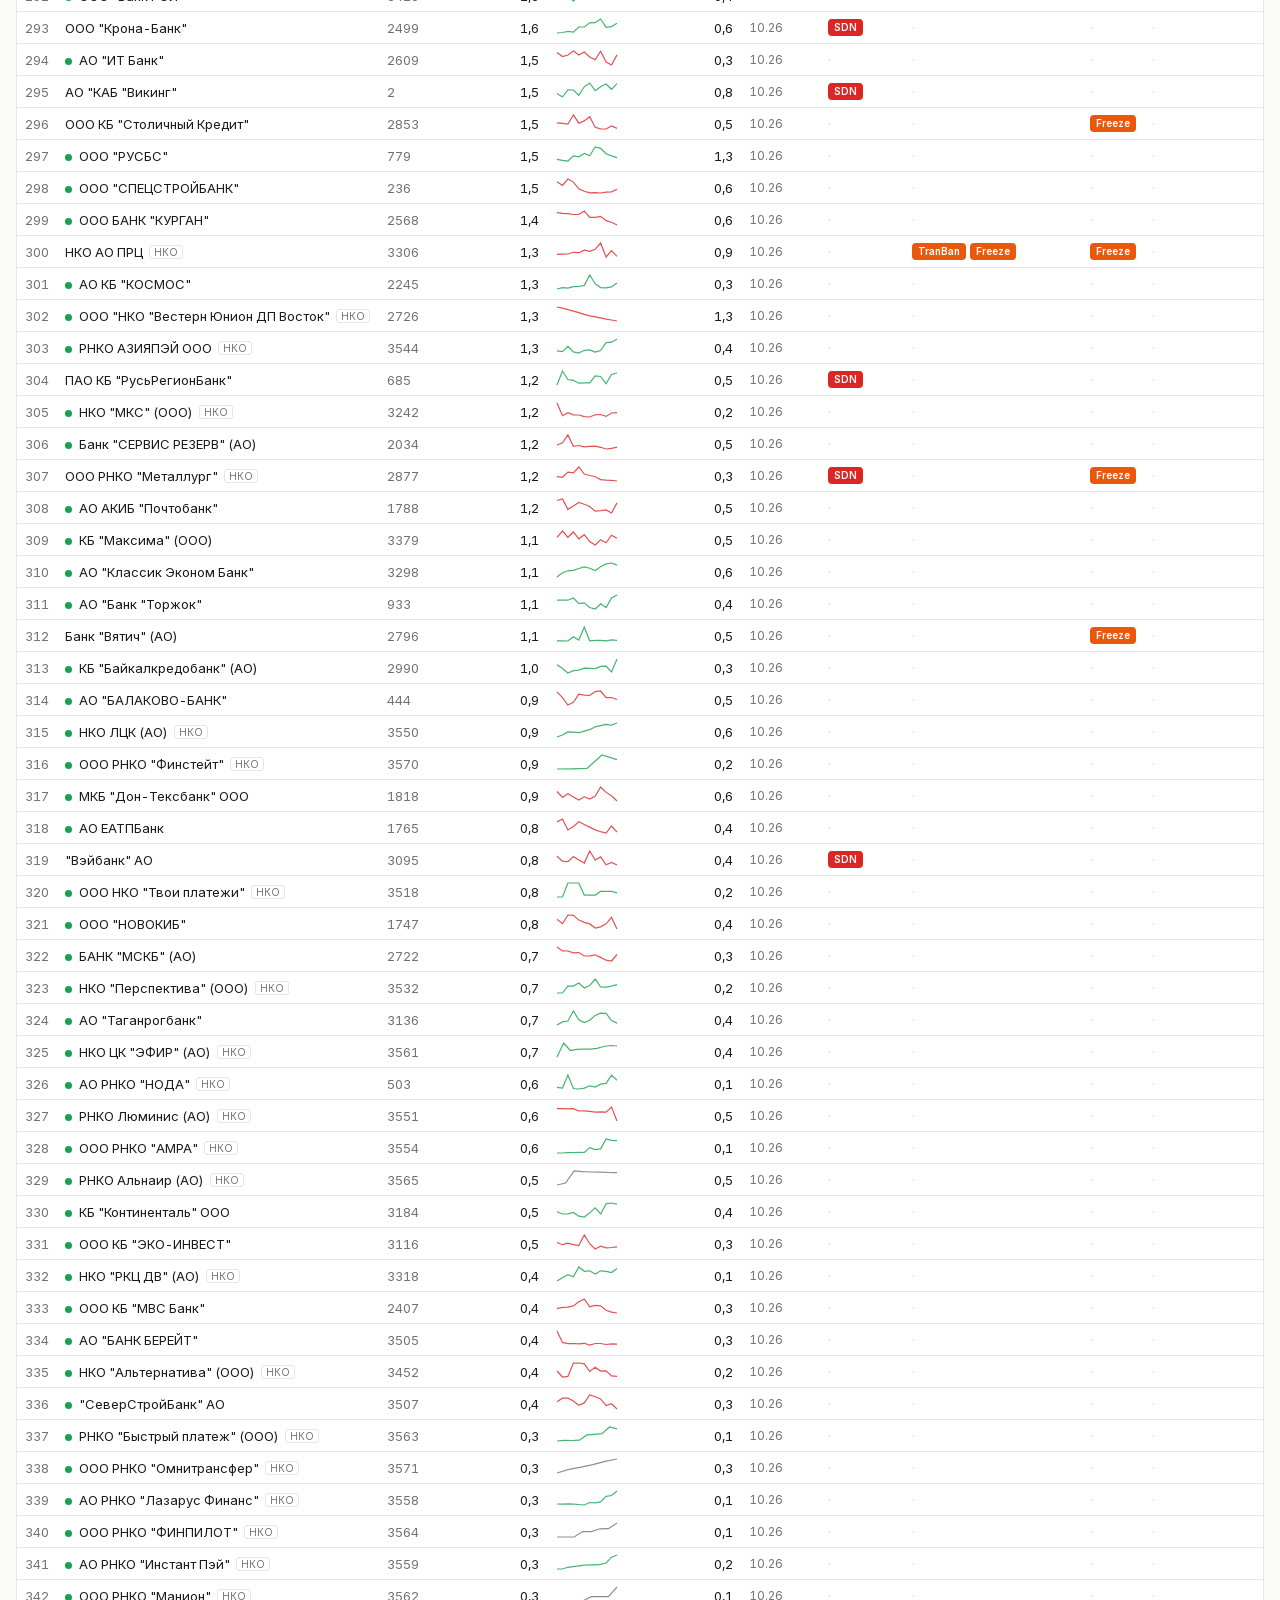
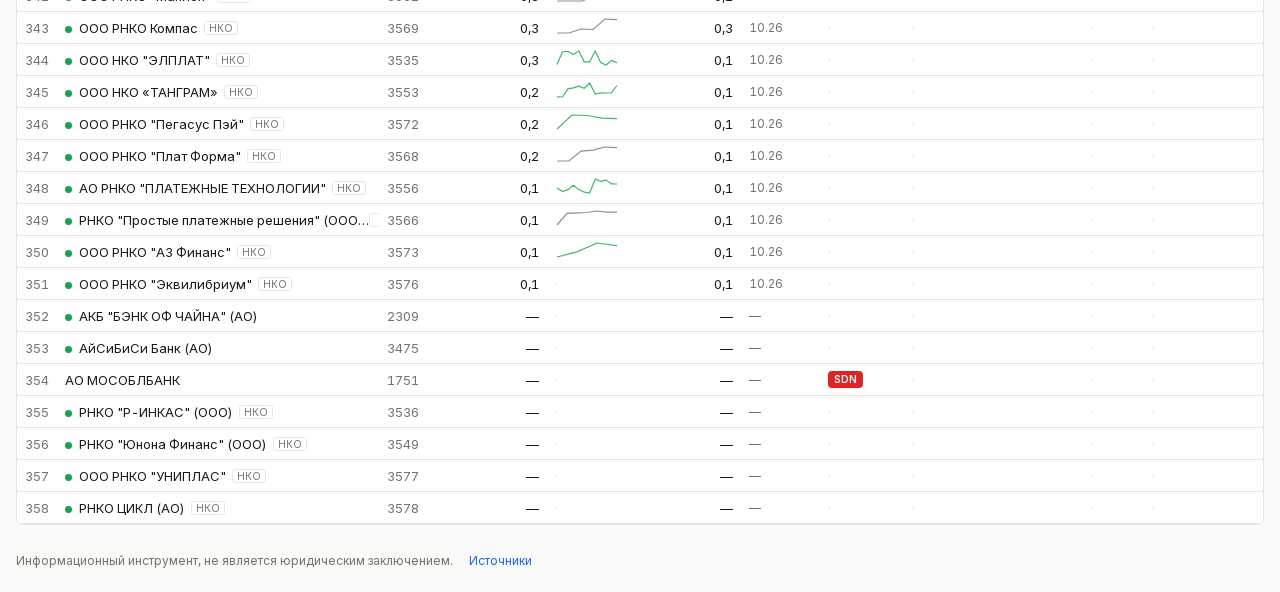
==== commit 3ec02450: "mirror: обновление зеркала дашборда" ====
--- a/index.html
+++ b/index.html
@@ -2,9 +2,12 @@
 <html lang="ru">
 <head>
   <meta charset="utf-8">
+  <!-- CSP для зеркала на GitHub Pages (заголовков там не задать); на сервере — ещё и
+       заголовок из app/main.py. frame-ancestors в meta не работает — только заголовком. -->
+  <meta http-equiv="Content-Security-Policy" content="default-src 'self'; object-src 'none'; base-uri 'none'; form-action 'none'">
   <meta name="viewport" content="width=device-width, initial-scale=1">
   <meta name="robots" content="noindex, nofollow">
-  <link rel="icon" href="data:image/svg+xml,<svg xmlns='http://www.w3.org/2000/svg' viewBox='0 0 16 16'><rect width='16' height='16' rx='3' fill='%232563EB'/><text x='8' y='12' font-size='10' fill='white' text-anchor='middle' font-family='sans-serif'>S</text></svg>">
+  <link rel="icon" href="./static/favicon.svg" type="image/svg+xml">
   <title>Санкционный дашборд · Банки РФ</title>
   <link rel="stylesheet" href="./static/styles.css">
 </head>
@@ -22,7 +25,7 @@
         <button data-lang="en">EN</button>
         <button data-lang="ja">日本語</button>
       </div>
-      <a class="tg-btn" id="tg-btn" href="#" target="_blank" rel="noopener" hidden>
+      <a class="tg-btn" id="tg-btn" target="_blank" rel="noopener" hidden>
         <svg width="14" height="14" viewBox="0 0 24 24" fill="currentColor" aria-hidden="true"><path d="M9.04 15.51 8.9 19.4c.4 0 .58-.17.79-.38l1.9-1.82 3.94 2.88c.72.4 1.24.19 1.43-.66l2.6-12.2c.23-1.05-.38-1.46-1.09-1.2L3.2 11.53c-1.04.4-1.02.98-.18 1.24l3.9 1.22 9.05-5.7c.43-.28.82-.13.5.15l-7.43 7.07Z"/></svg>
         <span id="tg-btn-text"></span>
       </a>
--- a/static/styles.css
+++ b/static/styles.css
@@ -18,6 +18,9 @@
 
 * { box-sizing: border-box; }
 
+/* hidden прячет всегда: иначе display у класса (.tg-btn — inline-flex) его перебивает */
+[hidden] { display: none !important; }
+
 html { -webkit-text-size-adjust: 100%; }
 
 body {
@@ -50,7 +53,7 @@
   overflow: hidden; background: var(--surface);
 }
 .seg button {
-  border: 0; background: none; padding: 5px 10px; cursor: pointer;
+  border: 0; background: none; padding: 5px 10px; cursor: pointer; white-space: nowrap;
   font: inherit; color: var(--text-secondary); border-right: 1px solid var(--border);
 }
 .seg button:last-child { border-right: 0; }
@@ -70,8 +73,8 @@
   padding: 3px 16px; color: var(--text-secondary); font-size: 12px;
   border-bottom: 1px solid var(--border);
 }
-.statusline .dot-sep::before { content: "·"; margin: 0 2px; }
-.monitor-on { color: var(--accent); font-weight: 600; }
+/* разделитель — хвостом части: при переносе строки «·» не начинает новую строку */
+.statusline .st-part:not(:last-child)::after { content: "·"; margin: 0 2px 0 10px; }
 
 /* ── Сводные карточки ──────────────────────────────────── */
 .cards {
@@ -197,6 +200,8 @@
 .jur-block .jur-name { font-weight: 600; margin-right: 6px; }
 .jur-entry { margin: 3px 0 3px 8px; }
 .jur-entry .meta { color: var(--text-secondary); font-size: 12px; }
+.clean-jur { color: var(--text-secondary); }
+.raw-url { overflow-wrap: anywhere; }
 .no-sanctions { color: var(--ok); font-weight: 600; }
 
 /* ── Подвал ────────────────────────────────────────────── */
@@ -206,9 +211,19 @@
 }
 
 /* ── Узкие экраны: не разваливаться (§6) ───────────────── */
+/* Страница не шире экрана: прокручивается только таблица внутри .table-wrap.
+   minmax(0, 1fr) — колонка карточек не раздувается по самому длинному слову. */
 @media (max-width: 900px) {
-  .cards { grid-template-columns: repeat(4, 1fr); }
+  .cards { grid-template-columns: repeat(4, minmax(0, 1fr)); }
   .topbar { height: auto; flex-wrap: wrap; padding: 8px 16px; }
+  .topbar-controls { flex-wrap: wrap; }
   .controls { flex-wrap: wrap; height: auto; }
   .detail-grid { grid-template-columns: 1fr; }
-}
+  /* детальная панель — в видимой ширине таблицы, а не во всю прокручиваемую */
+  .table-wrap { container-type: inline-size; }
+  .detail-grid { position: sticky; left: 16px; max-width: calc(100cqi - 32px); }
+}
+@media (max-width: 520px) {
+  .topbar-title { white-space: normal; }
+  .cards { grid-template-columns: repeat(2, minmax(0, 1fr)); }
+}
